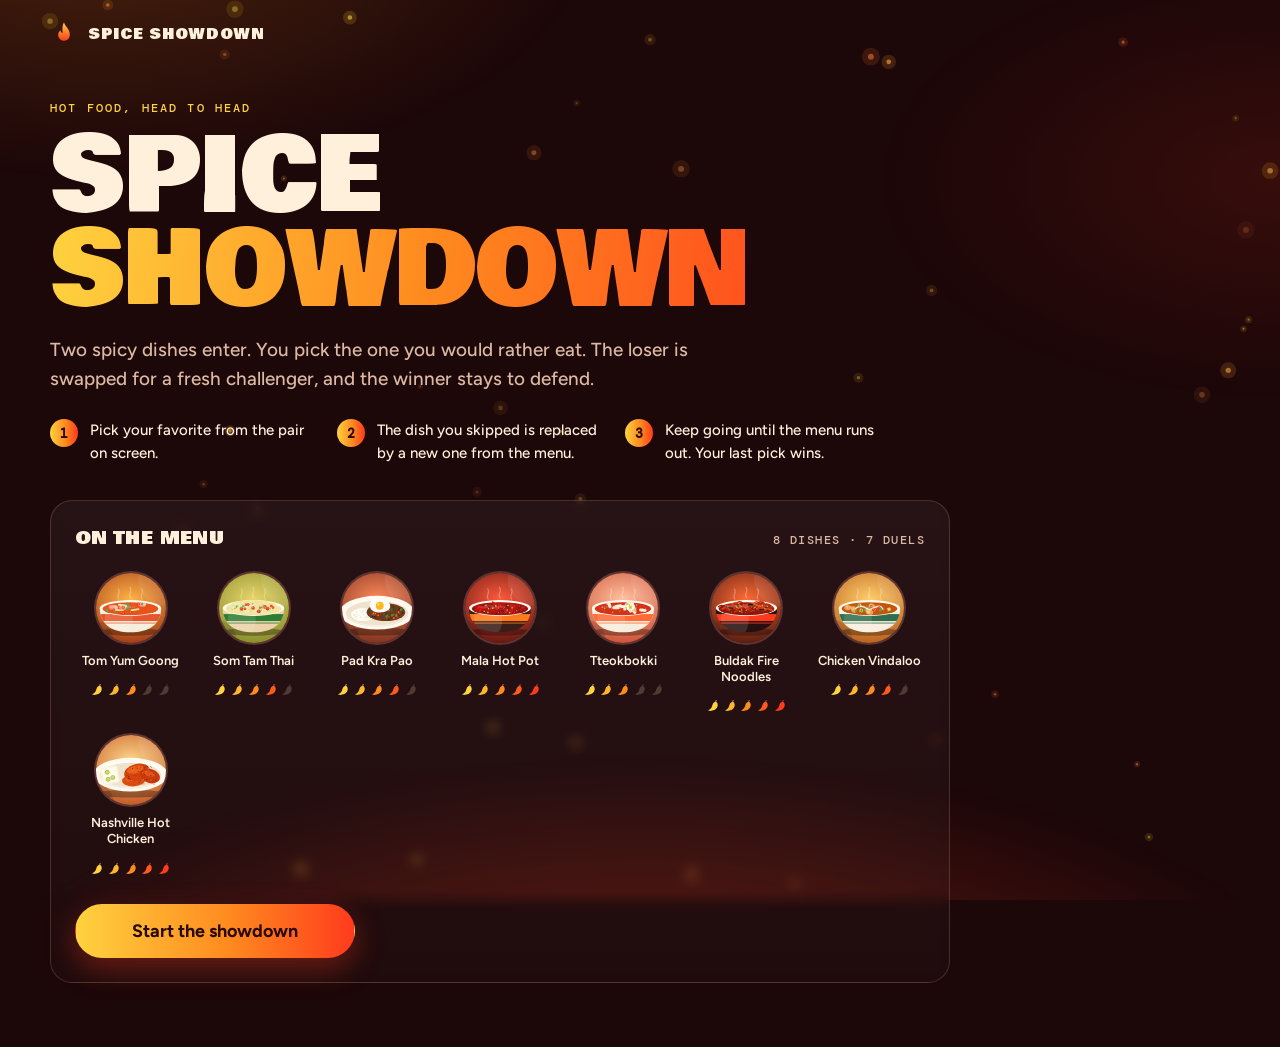
==== index.html @ 85d03f57 "Add files via upload" ====
<!doctype html>
<html lang="en">
<head>
<meta charset="utf-8">
<meta name="viewport" content="width=device-width,initial-scale=1,viewport-fit=cover">
<meta name="theme-color" content="#1c0709">
<title>Spice Showdown</title>
<link rel="icon" href="data:image/svg+xml,%3Csvg xmlns='http://www.w3.org/2000/svg' viewBox='0 0 24 24'%3E%3Cpath fill='%23ff5a1d' d='M12 2c.8 3.6 5 5.6 5 10.6A5 5 0 0 1 7 13c0-1.9.9-3.3 2-4.3.2 1.5.9 2.3 1.9 2.4C10.5 8 10.4 4.8 12 2z'/%3E%3C/svg%3E">
<link rel="preconnect" href="https://fonts.googleapis.com">
<link rel="preconnect" href="https://fonts.gstatic.com" crossorigin>
<link rel="stylesheet" href="https://fonts.googleapis.com/css2?family=Bowlby+One&family=DM+Mono:wght@400;500&family=Figtree:wght@400;500;600;700&display=swap">
<link rel="stylesheet" href="css/base.css">
<link rel="stylesheet" href="css/player.css">
</head>
<body class="player">
<div class="glow" aria-hidden="true"></div>
<canvas id="amb" aria-hidden="true"></canvas>

<div class="app">
  <header class="brand-bar">
    <svg class="logo" viewBox="0 0 24 24" aria-hidden="true"><defs><linearGradient id="lf" x1="0" y1="1" x2="0" y2="0"><stop offset="0" stop-color="#ff3b1d"/><stop offset="1" stop-color="#ffd23f"/></linearGradient></defs><path fill="url(#lf)" d="M12 2c.8 3.6 5 5.6 5 10.6A5 5 0 0 1 7 13c0-1.9.9-3.3 2-4.3.2 1.5.9 2.3 1.9 2.4C10.5 8 10.4 4.8 12 2z"/></svg>
    <span class="brand-name" id="brandName">Spice Showdown</span>
    <span class="pill warn" id="draftPill" hidden>Draft preview</span>
  </header>

  <main>
    <!-- START -->
    <section id="scene-start" class="scene">
      <div class="hero">
        <p class="kicker">Hot food, head to head</p>
        <h1 id="title">Spice <span class="hot">Showdown</span></h1>
        <p class="lede" id="tagline"></p>
        <ol class="steps">
          <li>Pick your favorite from the pair on screen.</li>
          <li>The dish you skipped is replaced by a new one from the menu.</li>
          <li>Keep going until the menu runs out. Your last pick wins.</li>
        </ol>
      </div>

      <section class="panel start-panel" aria-labelledby="shelfTitle">
        <div class="panel-head">
          <h2 id="shelfTitle">On the menu</h2>
          <span class="count" id="menuCount"></span>
        </div>
        <ul class="shelf" id="shelf"></ul>
        <div class="start-row">
          <button class="btn primary big" id="startBtn" type="button" disabled>Start the showdown</button>
          <p class="msg" id="startMsg" role="status">Loading the menu...</p>
        </div>
      </section>
    </section>

    <!-- DUEL -->
    <section id="scene-duel" class="scene" hidden>
      <div class="duel-top">
        <button class="btn sm" id="quit" type="button">&larr; Quit</button>
        <div class="therm">
          <div class="therm-meta"><span id="roundLabel">Round 1</span><span id="queueLabel"></span></div>
          <div class="tube-row"><span class="bulb"></span><div class="tube"><div class="mercury" id="mercury"></div></div></div>
        </div>
      </div>

      <div class="arena" id="arena">
        <div class="slot">
          <button class="duel-card" id="cardL" type="button">
            <span class="pic"><span class="role"></span><img alt="" draggable="false"></span>
            <span class="info"><span class="name"></span><span class="row"><span class="heat-slot"></span><kbd>&larr;</kbd></span></span>
          </button>
        </div>
        <div class="vs" aria-hidden="true">VS</div>
        <div class="slot r">
          <button class="duel-card" id="cardR" type="button">
            <span class="pic"><span class="role"></span><img alt="" draggable="false"></span>
            <span class="info"><span class="name"></span><span class="row"><span class="heat-slot"></span><kbd>&rarr;</kbd></span></span>
          </button>
        </div>
      </div>
      <p class="hint">Click a dish, or press the left and right arrow keys.</p>
      <div class="queue" id="queue" aria-hidden="true"></div>
    </section>

    <!-- RESULT -->
    <section id="scene-result" class="scene" hidden>
      <div class="verdict">
        <p class="kicker">Your final pick</p>
        <div class="champ-wrap">
          <svg class="crown" viewBox="0 0 32 24" aria-hidden="true"><defs><linearGradient id="cg" x1="0" y1="0" x2="0" y2="1"><stop offset="0" stop-color="#ffe27a"/><stop offset="1" stop-color="#ff8a1f"/></linearGradient></defs><path d="M2 20 5 6l7 6 4-9 4 9 7-6 3 14z" fill="url(#cg)"/><rect x="2" y="20" width="28" height="3" rx="1.5" fill="#ff8a1f"/></svg>
          <div class="ring"></div>
          <img class="champ-img" id="champImg" alt="">
        </div>
        <h2 class="champ-name" id="champName" tabindex="-1"></h2>
        <div id="champHeat"></div>
        <p class="champ-line" id="champLine"></p>
      </div>

      <section class="panel stats" aria-labelledby="statsTitle">
        <div class="stats-head">
          <div>
            <h3 id="statsTitle">Most picked</h3>
            <p class="top-line" id="topLine"></p>
          </div>
          <div class="seg" id="seg">
            <button type="button" id="tabGame" aria-selected="true">This game</button>
            <button type="button" id="tabAll" aria-selected="false">This device</button>
          </div>
        </div>
        <ol class="bars" id="bars"></ol>
        <div class="stats-foot">
          <p class="note" id="statsNote"></p>
          <button class="link" id="resetDevice" type="button" hidden>Reset device stats</button>
        </div>
        <details class="log">
          <summary>Round by round</summary>
          <ol id="log"></ol>
        </details>
      </section>

      <div class="actions">
        <button class="btn primary" id="again" type="button">Play again</button>
        <button class="btn" id="home" type="button">Back to start</button>
      </div>
    </section>
  </main>
</div>

<canvas id="fx" aria-hidden="true"></canvas>
<div class="toast" id="toast" role="status" aria-live="polite"></div>

<script src="js/common.js"></script>
<script src="js/effects.js"></script>
<script src="js/player.js"></script>
</body>
</html>
---- css/base.css ----
/* Spice Showdown: shared styles for the player (index.html) and the admin (admin.html).
   One dark look on purpose: a chili-oil red room with a heat gradient (gold, flame, chili)
   used for progress, bars and focus. */
:root{
  color-scheme:dark;
  --ink:#1c0709;
  --ink-2:#2a0d10;
  --ink-3:#3b1417;
  --cream:#fff0dc;
  --cream-dim:#dcb9a2;
  --chili:#ff3b1d;
  --flame:#ff8a1f;
  --gold:#ffd23f;
  --ok:#6fd58a;
  --line:rgba(255,206,160,.18);
  --heat:linear-gradient(90deg,#ffd23f,#ff8a1f 55%,#ff3b1d);
  --f-display:'Bowlby One','Arial Black',Impact,sans-serif;
  --f-body:'Figtree',system-ui,-apple-system,'Segoe UI',sans-serif;
  --f-mono:'DM Mono',ui-monospace,SFMono-Regular,Menlo,monospace;
}
[hidden]{display:none!important}
*,*::before,*::after{box-sizing:border-box}
html{-webkit-text-size-adjust:100%;background:var(--ink)}
body{
  margin:0;
  padding-inline:clamp(16px,4vw,40px);
  padding-block:14px calc(64px + env(safe-area-inset-bottom,0px));
  background:var(--ink);
  color:var(--cream);
  font:500 16px/1.5 var(--f-body);
  min-height:100vh;
  overflow-x:hidden;
  position:relative;
}
button,input,textarea{font:inherit;color:inherit}
img{display:block;max-width:100%}
a{color:inherit}
.glow{
  position:fixed;inset:0;z-index:0;pointer-events:none;
  background:
    radial-gradient(90% 55% at 50% 118%,rgba(255,59,29,.38),transparent 62%),
    radial-gradient(55% 40% at 8% -8%,rgba(255,138,31,.2),transparent 70%),
    radial-gradient(45% 35% at 100% 20%,rgba(255,59,29,.12),transparent 70%);
}
#amb,#fx{position:fixed;inset:0;width:100%;height:100%;pointer-events:none}
#amb{z-index:0}
#fx{z-index:60}
.app{position:relative;z-index:1;max-width:1180px;margin-inline:auto}
.sr-only{position:absolute;width:1px;height:1px;overflow:hidden;clip:rect(0 0 0 0);white-space:nowrap}

/* brand bar */
.brand-bar{display:flex;align-items:center;gap:10px;padding-block:6px;flex-wrap:wrap}
.logo{width:28px;height:28px;flex:none}
.brand-name{font-family:var(--f-display);font-weight:400;font-size:15px;letter-spacing:.06em;text-transform:uppercase}
.spacer{flex:1}
.pill{font:600 10px var(--f-mono);letter-spacing:.14em;text-transform:uppercase;padding:4px 10px;border-radius:99px;background:rgba(255,210,63,.16);color:var(--gold);border:1px solid rgba(255,210,63,.35)}
.pill.warn{background:rgba(255,59,29,.18);color:#ffb5a6;border-color:rgba(255,59,29,.5)}

/* scenes */
.scene.enter{animation:rise .55s cubic-bezier(.2,.8,.2,1) both}
@keyframes rise{from{opacity:0;transform:translateY(14px)}}

/* type */
.kicker{font:500 12px var(--f-mono);letter-spacing:.18em;text-transform:uppercase;color:var(--gold);margin:0 0 14px}
h1{font-family:var(--f-display);font-weight:400;font-size:clamp(2.6rem,9.5vw,6.4rem);line-height:.92;margin:0;text-transform:uppercase;letter-spacing:-.01em;text-wrap:balance}
.lede{max-width:56ch;color:var(--cream-dim);font-size:clamp(1rem,2.2vw,1.18rem);margin:18px 0 0}
.steps{list-style:none;display:grid;grid-template-columns:repeat(auto-fit,minmax(210px,1fr));gap:14px 22px;padding:0;margin:26px 0 0;counter-reset:s}
.steps li{display:flex;gap:12px;align-items:flex-start;counter-increment:s;color:var(--cream);font-size:15px}
.steps li::before{content:counter(s);flex:none;width:28px;height:28px;border-radius:50%;display:grid;place-items:center;background:var(--heat);color:#2a0a05;font:600 13px var(--f-mono)}
.steps.col{grid-template-columns:minmax(0,1fr);margin-top:16px}

/* panels, buttons, fields */
.panel{background:linear-gradient(180deg,rgba(255,255,255,.05),rgba(255,255,255,.02));border:1px solid var(--line);border-radius:22px;padding:clamp(16px,2.4vw,24px);backdrop-filter:blur(6px)}
.panel h2,.panel h3{font-family:var(--f-display);font-weight:400;text-transform:uppercase;letter-spacing:.02em;font-size:1.15rem;margin:0}
.panel-head{display:flex;justify-content:space-between;align-items:baseline;gap:12px}
.count{font:500 12px var(--f-mono);letter-spacing:.12em;text-transform:uppercase;color:var(--cream-dim)}
.btn{display:inline-flex;align-items:center;justify-content:center;gap:8px;font:700 15px var(--f-body);min-height:44px;padding:11px 20px;border-radius:99px;border:1px solid var(--line);background:rgba(255,255,255,.07);color:var(--cream);cursor:pointer;text-decoration:none;transition:transform .2s,background .2s,box-shadow .2s}
.btn:hover{transform:translateY(-2px);background:rgba(255,255,255,.12)}
.btn.primary{background:var(--heat);color:#2a0a05;border-color:transparent;box-shadow:0 10px 30px rgba(255,59,29,.35)}
.btn.primary:hover{box-shadow:0 14px 38px rgba(255,59,29,.55);background:var(--heat)}
.btn.big{font-size:18px;min-height:54px}
.btn.block{width:100%}
.btn:disabled{opacity:.45;cursor:not-allowed;transform:none;box-shadow:none}
.btn.sm{min-height:40px;padding:8px 16px;font-size:14px}
.btn.armed{background:rgba(255,59,29,.25);border-color:var(--chili)}
:is(button,a,label[tabindex],summary,input,textarea):focus-visible{outline:3px solid var(--gold);outline-offset:3px}
.field{display:grid;gap:8px;margin:0 0 16px;border:0;padding:0;min-width:0}
.field>span,.field>legend{font:500 12px var(--f-mono);letter-spacing:.14em;text-transform:uppercase;color:var(--cream-dim);padding:0}
.input{width:100%;padding:12px 14px;border-radius:14px;border:1px solid var(--line);background:rgba(0,0,0,.28);color:var(--cream);min-height:46px}
textarea.input{min-height:92px;resize:vertical;line-height:1.45}
.input::placeholder{color:rgba(220,185,162,.55)}
.msg{min-height:1.4em;margin:8px 0 0;font-size:14px;color:var(--gold)}
.note{font-size:13px;color:var(--cream-dim);margin:12px 0 0}
.check{display:flex;gap:10px;align-items:center;margin:0 0 16px;font-size:15px;cursor:pointer}
.check input{width:20px;height:20px;accent-color:var(--flame)}
.link{border:0;background:none;color:var(--cream-dim);text-decoration:underline;cursor:pointer;padding:6px 0;min-height:36px;font-size:13px}
.link.armed{color:var(--gold)}

/* heat meter (chili icons) */
.heat{display:inline-flex;gap:3px;font-size:16px;vertical-align:middle}
.heat.lg{font-size:28px;gap:6px}
.heat .c{display:block;color:rgba(255,224,200,.2);font-style:normal;line-height:0}
.heat .c svg{width:1.15em;height:1.15em;display:block}
.heat .c.on:nth-child(1){color:#ffd23f}
.heat .c.on:nth-child(2){color:#ffb52e}
.heat .c.on:nth-child(3){color:#ff8a1f}
.heat .c.on:nth-child(4){color:#ff5a1d}
.heat .c.on:nth-child(5){color:#ff3b1d}
.heat-pick{display:flex;gap:8px;align-items:center;flex-wrap:wrap}
.hp{width:44px;height:44px;border-radius:12px;border:1px solid var(--line);background:rgba(0,0,0,.22);color:rgba(255,224,200,.25);display:grid;place-items:center;cursor:pointer;padding:0;transition:transform .15s,color .15s,border-color .15s}
.hp svg{width:22px;height:22px}
.hp:hover{transform:translateY(-2px)}
.hp.on{color:var(--flame);border-color:rgba(255,138,31,.55)}
.hp.on:nth-child(1){color:#ffd23f}
.hp.on:nth-child(2){color:#ffb52e}
.hp.on:nth-child(4){color:#ff5a1d}
.hp.on:nth-child(5){color:#ff3b1d}
.heat-word{font:500 13px var(--f-mono);letter-spacing:.08em;text-transform:uppercase;color:var(--cream);margin-left:6px}

/* photo drop zone */
.drop{position:relative;display:grid;place-items:center;text-align:center;min-height:128px;padding:14px;border:1.5px dashed rgba(255,206,160,.38);border-radius:16px;cursor:pointer;overflow:hidden;color:var(--cream-dim);font-size:14px;transition:border-color .2s,background .2s}
.drop:hover,.drop.over{border-color:var(--flame);background:rgba(255,138,31,.08)}
.drop img{position:absolute;inset:0;width:100%;height:100%;object-fit:cover}
.drop span{position:relative;z-index:1}
.drop.has span{background:rgba(28,7,9,.75);padding:6px 12px;border-radius:99px;color:var(--cream)}

/* stats chart */
.stats-head{display:flex;justify-content:space-between;align-items:flex-start;gap:14px;flex-wrap:wrap}
.top-line{margin:6px 0 0;color:var(--cream-dim);font-size:15px}
.seg{display:inline-flex;padding:4px;border-radius:99px;background:rgba(0,0,0,.3);border:1px solid var(--line);gap:4px}
.seg button{border:0;background:transparent;border-radius:99px;padding:8px 16px;min-height:38px;font:700 13px var(--f-body);color:var(--cream-dim);cursor:pointer;transition:background .2s,color .2s}
.seg button[aria-selected="true"]{background:var(--heat);color:#2a0a05}
.bars{list-style:none;margin:22px 0 0;padding:0;display:grid;gap:16px}
.bars li{display:grid;grid-template-columns:44px minmax(0,1fr);gap:14px;align-items:center}
.bars img{width:44px;height:44px;border-radius:12px;object-fit:cover}
.bar-top{display:flex;justify-content:space-between;align-items:baseline;gap:10px;margin-bottom:6px}
.bar-name{font-weight:700;min-width:0;overflow:hidden;text-overflow:ellipsis;white-space:nowrap}
.bar-val{font:500 13px var(--f-mono);font-variant-numeric:tabular-nums;color:var(--cream-dim);white-space:nowrap}
.bar-val b{color:var(--cream);font-weight:500}
.badge{font:600 10px var(--f-mono);letter-spacing:.12em;text-transform:uppercase;padding:3px 8px;border-radius:99px;background:rgba(255,210,63,.16);color:var(--gold);margin-left:8px;vertical-align:middle}
.track{height:12px;border-radius:99px;background:rgba(255,255,255,.07);overflow:hidden}
.fill{height:100%;border-radius:inherit;background:var(--heat);animation:grow .9s cubic-bezier(.2,.8,.2,1) both}
.top .fill{box-shadow:0 0 18px rgba(255,138,31,.7)}
@keyframes grow{from{width:0!important}}
.stats-foot{display:flex;justify-content:space-between;gap:12px;align-items:center;flex-wrap:wrap;margin-top:14px}
.stats-foot .note{margin:0}
.empty{color:var(--cream-dim);padding:22px 8px;text-align:center}

.toast{position:fixed;left:50%;bottom:calc(20px + env(safe-area-inset-bottom,0px));transform:translate(-50%,20px);max-width:min(92vw,480px);padding:12px 18px;border-radius:14px;background:var(--ink-3);border:1px solid var(--line);color:var(--cream);font-size:14px;opacity:0;pointer-events:none;transition:opacity .3s,transform .3s;z-index:80}
.toast.show{opacity:1;transform:translate(-50%,0)}

@media (prefers-reduced-motion:reduce){
  *,*::before,*::after{animation:none!important;transition:none!important}
}
---- css/player.css ----
/* Player styles: start screen, duel, verdict. The duel is the loud part. */

/* start screen */
.hero{padding-block:clamp(18px,5vw,46px) 6px;max-width:840px}
h1 .hot{display:block;background:linear-gradient(95deg,#ffd23f,#ff8a1f 45%,#ff3b1d);-webkit-background-clip:text;background-clip:text;color:transparent;-webkit-text-fill-color:transparent}
.start-panel{margin-top:30px;max-width:900px}
.shelf{list-style:none;margin:18px 0 0;padding:0;display:grid;grid-template-columns:repeat(auto-fill,minmax(98px,1fr));gap:16px 12px}
.shelf li{display:grid;gap:8px;justify-items:center;align-content:start;text-align:center;animation:rise .4s both}
.shelf img{width:74px;height:74px;border-radius:50%;object-fit:cover;border:2px solid var(--line);background:var(--ink-3)}
.shelf span.n{font-size:13px;line-height:1.25;font-weight:600;overflow-wrap:anywhere}
.shelf .heat{font-size:12px}
.start-row{display:flex;gap:18px;align-items:center;flex-wrap:wrap;margin-top:24px}
.start-row .btn.big{min-width:min(100%,280px)}
.start-row .msg{margin:0;flex:1;min-width:200px}

/* duel scene */
.duel-top{display:flex;align-items:center;gap:16px;padding-block:14px 4px}
.therm{flex:1;min-width:0;max-width:600px;display:grid;gap:6px}
.therm-meta{display:flex;justify-content:space-between;gap:12px;font:500 12px var(--f-mono);letter-spacing:.12em;text-transform:uppercase;color:var(--cream-dim)}
.tube-row{display:flex;align-items:center}
.bulb{flex:none;width:26px;height:26px;border-radius:50%;background:radial-gradient(circle at 35% 30%,#ffb35a,#ff3b1d 65%,#8d1208);box-shadow:0 0 18px rgba(255,59,29,.7);position:relative;z-index:1}
.tube{flex:1;height:14px;margin-left:-6px;border-radius:0 99px 99px 0;background:rgba(255,255,255,.08);border:1px solid var(--line);overflow:hidden;position:relative}
.mercury{position:absolute;inset:0;background:var(--heat);clip-path:inset(0 100% 0 0);transition:clip-path .9s cubic-bezier(.2,.8,.2,1)}
.arena{display:grid;grid-template-columns:1fr auto 1fr;gap:clamp(10px,2.5vw,28px);align-items:center;margin-top:22px}
.arena.locked .duel-card{pointer-events:none}
.slot{animation:bob 5.5s ease-in-out infinite}
.slot.r{animation-delay:-2.7s}
@keyframes bob{0%,100%{transform:translateY(0)}50%{transform:translateY(-8px)}}
.duel-card{appearance:none;display:flex;flex-direction:column;width:100%;padding:0;margin:0;text-align:left;cursor:pointer;position:relative;overflow:hidden;border-radius:26px;border:1px solid var(--line);background:linear-gradient(180deg,var(--ink-3),var(--ink-2));box-shadow:0 18px 50px rgba(0,0,0,.4);transition:transform .25s,box-shadow .25s,border-color .25s}
.duel-card:hover{transform:translateY(-6px) scale(1.015);border-color:var(--flame);box-shadow:0 0 0 1px rgba(255,138,31,.5),0 0 46px rgba(255,138,31,.38),0 22px 54px rgba(0,0,0,.45)}
.duel-card:active{transform:scale(.99)}
.duel-card .pic{display:block;position:relative;aspect-ratio:4/3;overflow:hidden;background:#000}
.duel-card .pic::after{content:"";position:absolute;inset:auto 0 0 0;height:40%;background:linear-gradient(0deg,rgba(28,7,9,.7),transparent);pointer-events:none}
.duel-card img{width:100%;height:100%;object-fit:cover;transition:transform .7s}
.duel-card:hover img{transform:scale(1.07)}
.role{position:absolute;z-index:2;top:12px;left:12px;font:500 11px var(--f-mono);letter-spacing:.14em;text-transform:uppercase;padding:6px 11px;border-radius:99px;background:rgba(28,7,9,.74);border:1px solid var(--line);backdrop-filter:blur(6px)}
.duel-card .info{display:grid;gap:10px;padding:16px 18px 18px}
.duel-card .name{font-family:var(--f-display);font-size:clamp(1.2rem,2.6vw,1.9rem);line-height:1.05;text-transform:uppercase;text-wrap:balance;overflow-wrap:anywhere}
.duel-card .row{display:flex;justify-content:space-between;align-items:center;gap:10px}
kbd{font:500 12px var(--f-mono);padding:3px 10px;border-radius:8px;border:1px solid var(--line);color:var(--cream-dim);background:rgba(0,0,0,.25)}
.vs{width:clamp(56px,8vw,92px);aspect-ratio:1;border-radius:50%;display:grid;place-items:center;font-family:var(--f-display);font-size:clamp(1.1rem,2.6vw,1.9rem);text-shadow:0 2px 0 rgba(0,0,0,.3);background:radial-gradient(circle at 30% 25%,#ffb35a,#ff3b1d 60%,#8d1208);box-shadow:0 0 0 6px rgba(255,59,29,.18),0 0 40px rgba(255,59,29,.55);animation:throb 1.8s ease-in-out infinite;position:relative;z-index:2}
@keyframes throb{0%,100%{transform:scale(1)}50%{transform:scale(1.08)}}
.duel-card.win{border-color:var(--gold);box-shadow:0 0 0 2px rgba(255,210,63,.6),0 0 70px rgba(255,138,31,.7),0 24px 60px rgba(0,0,0,.45);animation:winPop .6s ease-out}
@keyframes winPop{0%{transform:scale(1)}35%{transform:scale(1.07)}100%{transform:scale(1)}}
.duel-card.lose{animation:loseOut .85s ease-in forwards;pointer-events:none}
@keyframes loseOut{
  0%{transform:none;opacity:1}
  15%{transform:translateX(-10px) rotate(-1.5deg)}
  30%{transform:translateX(10px) rotate(1.5deg)}
  45%{transform:translateX(-6px)}
  60%{transform:none;opacity:1}
  100%{transform:translateY(70px) rotate(6deg) scale(.86);opacity:0;filter:grayscale(1)}
}
.duel-card.enterL{animation:enterL .6s cubic-bezier(.2,.9,.3,1.15) both}
.duel-card.enterR{animation:enterR .6s cubic-bezier(.2,.9,.3,1.15) both}
@keyframes enterL{from{transform:translateX(-90px) rotate(-6deg) scale(.9);opacity:0}}
@keyframes enterR{from{transform:translateX(90px) rotate(6deg) scale(.9);opacity:0}}
.hint{text-align:center;color:var(--cream-dim);font-size:14px;margin:26px 0 0}
.queue{display:flex;justify-content:center;gap:8px;flex-wrap:wrap;margin-top:14px;min-height:30px}
.chip{display:grid;place-items:center;width:30px;height:30px;border-radius:50%;background:rgba(255,255,255,.07);border:1px solid var(--line);color:rgba(255,138,31,.7);font-style:normal;animation:rise .4s both}
.chip svg{width:16px;height:16px}

/* verdict scene */
.verdict{text-align:center;padding-block:clamp(10px,3vw,30px) 4px}
.champ-wrap{position:relative;width:min(260px,62vw);aspect-ratio:1;margin:34px auto 22px}
.ring{position:absolute;inset:-14px;border-radius:50%;background:conic-gradient(from 0deg,#ffd23f,#ff8a1f,#ff3b1d,#ffd23f);animation:spin 6s linear infinite;box-shadow:0 0 90px rgba(255,138,31,.55)}
@keyframes spin{to{transform:rotate(360deg)}}
.champ-img{position:relative;width:100%;height:100%;border-radius:50%;object-fit:cover;border:8px solid var(--ink)}
.crown{position:absolute;z-index:2;top:-48px;left:50%;width:70px;transform:translateX(-50%) rotate(-8deg);filter:drop-shadow(0 4px 12px rgba(255,210,63,.55));animation:crown 2.4s ease-in-out infinite}
@keyframes crown{0%,100%{transform:translateX(-50%) rotate(-8deg)}50%{transform:translateX(-50%) rotate(-3deg) translateY(-5px)}}
.champ-name{font-family:var(--f-display);font-weight:400;font-size:clamp(2rem,7vw,4.2rem);line-height:1;margin:14px 0 12px;text-transform:uppercase;text-wrap:balance;overflow-wrap:anywhere;background:linear-gradient(95deg,#ffd23f,#ff8a1f 50%,#ff3b1d);-webkit-background-clip:text;background-clip:text;color:transparent;-webkit-text-fill-color:transparent;outline:none}
.champ-line{color:var(--cream-dim);margin:12px 0 0}
.stats{margin-top:28px}
.log{margin-top:18px;border-top:1px solid var(--line);padding-top:14px}
.log summary{cursor:pointer;font:500 12px var(--f-mono);letter-spacing:.14em;text-transform:uppercase;color:var(--cream-dim);min-height:36px;display:flex;align-items:center}
.log ol{list-style:none;margin:12px 0 0;padding:0;display:grid;gap:8px}
.log li{display:grid;grid-template-columns:28px minmax(0,1fr);gap:12px;align-items:center;font-size:15px}
.rn{width:28px;height:28px;border-radius:50%;display:grid;place-items:center;background:rgba(255,255,255,.08);font:500 12px var(--f-mono)}
.log li span.lg{overflow-wrap:anywhere}
.log li em{font-style:normal;color:var(--cream-dim)}
.actions{display:flex;gap:12px;justify-content:center;flex-wrap:wrap;margin-top:28px}

@media (max-width:720px){
  .arena{grid-template-columns:minmax(0,1fr);gap:4px}
  .vs{justify-self:center;margin-block:-12px}
  .slot{animation-duration:6.5s}
  @keyframes bob{0%,100%{transform:translateY(0)}50%{transform:translateY(-4px)}}
  .duel-card{flex-direction:row;align-items:stretch;border-radius:22px}
  .duel-card .pic{aspect-ratio:auto;width:42%;min-height:136px;flex:none}
  .duel-card .info{flex:1;min-width:0;align-content:center;padding:12px 14px}
  .duel-card .name{font-size:1.15rem}
  .role{top:8px;left:8px;font-size:10px;padding:5px 9px}
  kbd{display:none}
  .hint{margin-top:18px}
  .crown{width:58px;top:-40px}
}
@media (hover:none){kbd{display:none}}
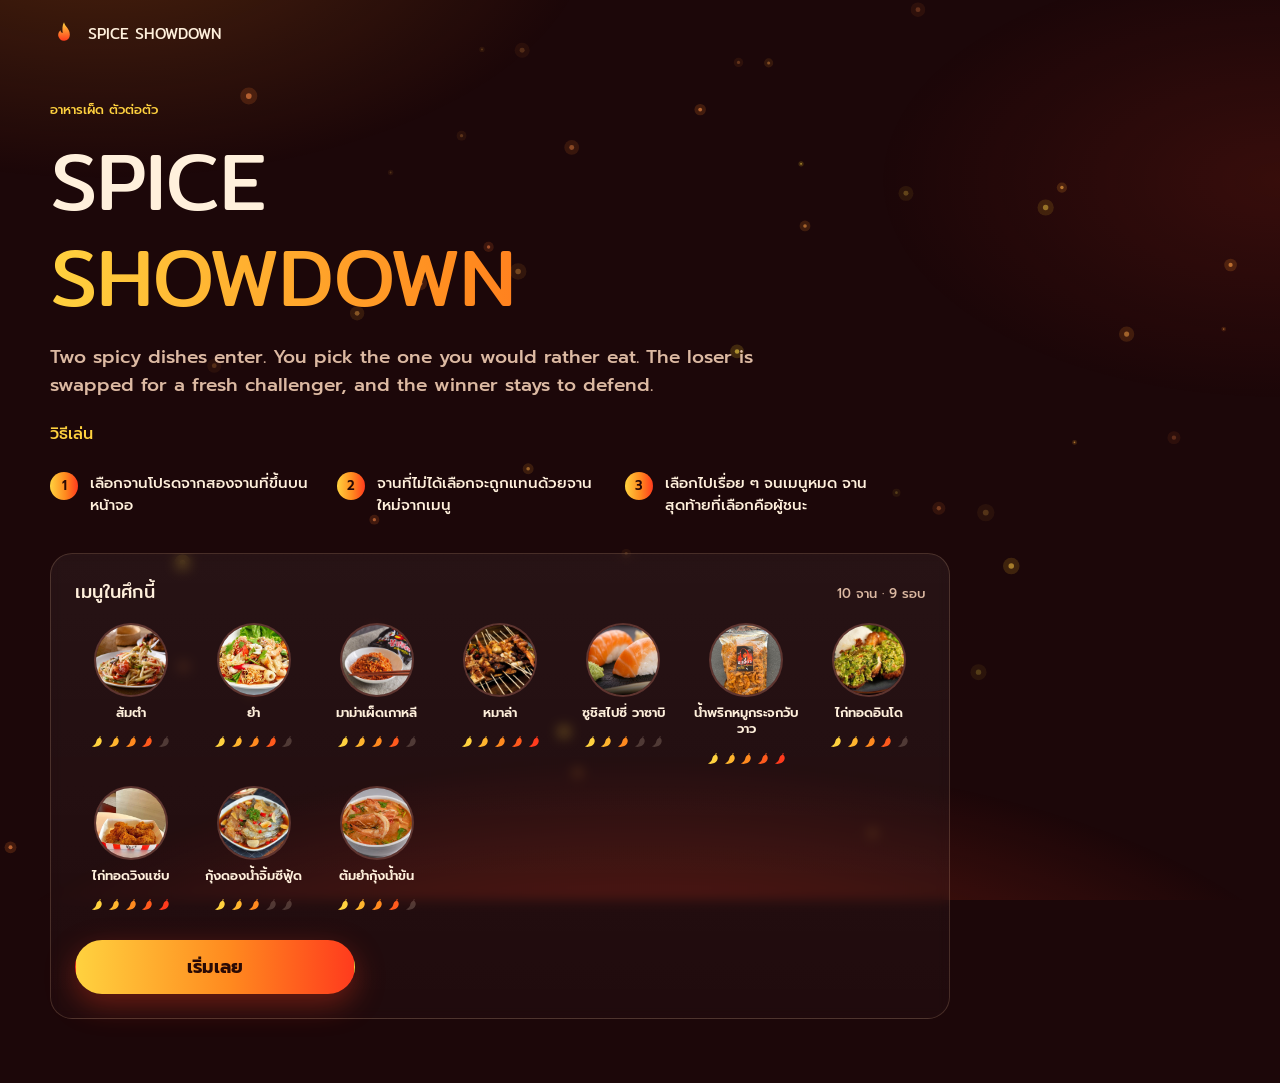
==== commit 07cf1e97: "Add files via upload" ====
--- a/index.html
+++ b/index.html
@@ -1,14 +1,14 @@
 <!doctype html>
-<html lang="en">
+<html lang="th">
 <head>
 <meta charset="utf-8">
 <meta name="viewport" content="width=device-width,initial-scale=1,viewport-fit=cover">
 <meta name="theme-color" content="#1c0709">
-<title>Spice Showdown</title>
+<title>ศึกจานเผ็ด</title>
 <link rel="icon" href="data:image/svg+xml,%3Csvg xmlns='http://www.w3.org/2000/svg' viewBox='0 0 24 24'%3E%3Cpath fill='%23ff5a1d' d='M12 2c.8 3.6 5 5.6 5 10.6A5 5 0 0 1 7 13c0-1.9.9-3.3 2-4.3.2 1.5.9 2.3 1.9 2.4C10.5 8 10.4 4.8 12 2z'/%3E%3C/svg%3E">
 <link rel="preconnect" href="https://fonts.googleapis.com">
 <link rel="preconnect" href="https://fonts.gstatic.com" crossorigin>
-<link rel="stylesheet" href="https://fonts.googleapis.com/css2?family=Bowlby+One&family=DM+Mono:wght@400;500&family=Figtree:wght@400;500;600;700&display=swap">
+<link rel="stylesheet" href="https://fonts.googleapis.com/css2?family=Mitr:wght@400;500&family=Prompt:wght@400;500;600;700&display=swap">
 <link rel="stylesheet" href="css/base.css">
 <link rel="stylesheet" href="css/player.css">
 </head>
@@ -19,33 +19,33 @@
 <div class="app">
   <header class="brand-bar">
     <svg class="logo" viewBox="0 0 24 24" aria-hidden="true"><defs><linearGradient id="lf" x1="0" y1="1" x2="0" y2="0"><stop offset="0" stop-color="#ff3b1d"/><stop offset="1" stop-color="#ffd23f"/></linearGradient></defs><path fill="url(#lf)" d="M12 2c.8 3.6 5 5.6 5 10.6A5 5 0 0 1 7 13c0-1.9.9-3.3 2-4.3.2 1.5.9 2.3 1.9 2.4C10.5 8 10.4 4.8 12 2z"/></svg>
-    <span class="brand-name" id="brandName">Spice Showdown</span>
-    <span class="pill warn" id="draftPill" hidden>Draft preview</span>
+    <span class="brand-name" id="brandName">ศึกจานเผ็ด</span>
+    <span class="pill warn" id="draftPill" hidden>ตัวอย่างฉบับร่าง</span>
   </header>
 
   <main>
     <!-- START -->
     <section id="scene-start" class="scene">
       <div class="hero">
-        <p class="kicker">Hot food, head to head</p>
-        <h1 id="title">Spice <span class="hot">Showdown</span></h1>
+        <p class="kicker">อาหารเผ็ด ตัวต่อตัว</p>
+        <h1 id="title">ศึก<span class="hot">จานเผ็ด</span></h1>
         <p class="lede" id="tagline"></p>
-        <ol class="steps">
-          <li>Pick your favorite from the pair on screen.</li>
-          <li>The dish you skipped is replaced by a new one from the menu.</li>
-          <li>Keep going until the menu runs out. Your last pick wins.</li>
-        </ol>
+        <h2 class="how-title">วิธีเล่น</h2>
+        <ol class="steps" id="howTo"></ol>
       </div>
 
       <section class="panel start-panel" aria-labelledby="shelfTitle">
         <div class="panel-head">
-          <h2 id="shelfTitle">On the menu</h2>
+          <h2 id="shelfTitle">เมนูในศึกนี้</h2>
           <span class="count" id="menuCount"></span>
         </div>
-        <ul class="shelf" id="shelf"></ul>
+        <ul class="shelf" id="shelf" aria-busy="true">
+          <li class="sk" aria-hidden="true"><i></i><b></b></li><li class="sk" aria-hidden="true"><i></i><b></b></li><li class="sk" aria-hidden="true"><i></i><b></b></li><li class="sk" aria-hidden="true"><i></i><b></b></li><li class="sk" aria-hidden="true"><i></i><b></b></li><li class="sk" aria-hidden="true"><i></i><b></b></li>
+        </ul>
+        <p class="games-line" id="gamesLine" hidden><span class="live-dot" aria-hidden="true"></span><span id="gamesText"></span></p>
         <div class="start-row">
-          <button class="btn primary big" id="startBtn" type="button" disabled>Start the showdown</button>
-          <p class="msg" id="startMsg" role="status">Loading the menu...</p>
+          <button class="btn primary big" id="startBtn" type="button" disabled>เริ่มเลย</button>
+          <p class="msg" id="startMsg" role="status">กำลังโหลดเมนู...</p>
         </div>
       </section>
     </section>
@@ -53,9 +53,9 @@
     <!-- DUEL -->
     <section id="scene-duel" class="scene" hidden>
       <div class="duel-top">
-        <button class="btn sm" id="quit" type="button">&larr; Quit</button>
+        <button class="btn sm" id="quit" type="button">&larr; ออก</button>
         <div class="therm">
-          <div class="therm-meta"><span id="roundLabel">Round 1</span><span id="queueLabel"></span></div>
+          <div class="therm-meta"><span id="roundLabel">รอบที่ 1</span><span id="queueLabel"></span></div>
           <div class="tube-row"><span class="bulb"></span><div class="tube"><div class="mercury" id="mercury"></div></div></div>
         </div>
       </div>
@@ -75,14 +75,14 @@
           </button>
         </div>
       </div>
-      <p class="hint">Click a dish, or press the left and right arrow keys.</p>
+      <p class="hint">แตะที่จานที่ชอบ หรือกดลูกศรซ้าย/ขวาบนคีย์บอร์ด</p>
       <div class="queue" id="queue" aria-hidden="true"></div>
     </section>
 
     <!-- RESULT -->
     <section id="scene-result" class="scene" hidden>
       <div class="verdict">
-        <p class="kicker">Your final pick</p>
+        <p class="kicker">จานที่คุณเลือกเป็นอันดับหนึ่ง</p>
         <div class="champ-wrap">
           <svg class="crown" viewBox="0 0 32 24" aria-hidden="true"><defs><linearGradient id="cg" x1="0" y1="0" x2="0" y2="1"><stop offset="0" stop-color="#ffe27a"/><stop offset="1" stop-color="#ff8a1f"/></linearGradient></defs><path d="M2 20 5 6l7 6 4-9 4 9 7-6 3 14z" fill="url(#cg)"/><rect x="2" y="20" width="28" height="3" rx="1.5" fill="#ff8a1f"/></svg>
           <div class="ring"></div>
@@ -91,33 +91,38 @@
         <h2 class="champ-name" id="champName" tabindex="-1"></h2>
         <div id="champHeat"></div>
         <p class="champ-line" id="champLine"></p>
-      </div>
+        <p class="save-state" id="saveState" role="status" hidden></p>
+              </div>
 
       <section class="panel stats" aria-labelledby="statsTitle">
         <div class="stats-head">
           <div>
-            <h3 id="statsTitle">Most picked</h3>
+            <h3 id="statsTitle">จานที่ถูกเลือกมากสุด</h3>
             <p class="top-line" id="topLine"></p>
           </div>
           <div class="seg" id="seg">
-            <button type="button" id="tabGame" aria-selected="true">This game</button>
-            <button type="button" id="tabAll" aria-selected="false">This device</button>
+            <button type="button" id="tabGame" aria-selected="true">เกมนี้</button>
+            <button type="button" id="tabAll" aria-selected="false">เครื่องนี้</button>
           </div>
+        </div>
+        <div class="state" id="statsState" role="status" hidden>
+          <span id="statsStateText"></span>
+          <button class="btn sm" id="statsRetry" type="button" hidden>ลองอีกครั้ง</button>
         </div>
         <ol class="bars" id="bars"></ol>
         <div class="stats-foot">
           <p class="note" id="statsNote"></p>
-          <button class="link" id="resetDevice" type="button" hidden>Reset device stats</button>
+          <button class="link" id="resetDevice" type="button" hidden>ล้างสถิติในเครื่องนี้</button>
         </div>
         <details class="log">
-          <summary>Round by round</summary>
+          <summary>ดูทีละรอบ</summary>
           <ol id="log"></ol>
         </details>
       </section>
 
       <div class="actions">
-        <button class="btn primary" id="again" type="button">Play again</button>
-        <button class="btn" id="home" type="button">Back to start</button>
+        <button class="btn primary" id="again" type="button">เล่นอีกรอบ</button>
+        <button class="btn" id="home" type="button">กลับหน้าแรก</button>
       </div>
     </section>
   </main>
@@ -126,7 +131,9 @@
 <canvas id="fx" aria-hidden="true"></canvas>
 <div class="toast" id="toast" role="status" aria-live="polite"></div>
 
+<script src="config.js"></script>
 <script src="js/common.js"></script>
+<script src="js/stats.js"></script>
 <script src="js/effects.js"></script>
 <script src="js/player.js"></script>
 </body>
--- a/css/base.css
+++ b/css/base.css
@@ -14,9 +14,9 @@
   --ok:#6fd58a;
   --line:rgba(255,206,160,.18);
   --heat:linear-gradient(90deg,#ffd23f,#ff8a1f 55%,#ff3b1d);
-  --f-display:'Bowlby One','Arial Black',Impact,sans-serif;
-  --f-body:'Figtree',system-ui,-apple-system,'Segoe UI',sans-serif;
-  --f-mono:'DM Mono',ui-monospace,SFMono-Regular,Menlo,monospace;
+  --f-display:'Mitr','Bowlby One',system-ui,sans-serif;
+  --f-body:'Prompt','Figtree',system-ui,-apple-system,'Segoe UI','Noto Sans Thai',sans-serif;
+  --f-mono:'Prompt','Noto Sans Thai',system-ui,sans-serif;
 }
 [hidden]{display:none!important}
 *,*::before,*::after{box-sizing:border-box}
@@ -51,9 +51,9 @@
 /* brand bar */
 .brand-bar{display:flex;align-items:center;gap:10px;padding-block:6px;flex-wrap:wrap}
 .logo{width:28px;height:28px;flex:none}
-.brand-name{font-family:var(--f-display);font-weight:400;font-size:15px;letter-spacing:.06em;text-transform:uppercase}
+.brand-name{font-family:var(--f-display);font-weight:400;font-size:15px;letter-spacing:0;text-transform:uppercase}
 .spacer{flex:1}
-.pill{font:600 10px var(--f-mono);letter-spacing:.14em;text-transform:uppercase;padding:4px 10px;border-radius:99px;background:rgba(255,210,63,.16);color:var(--gold);border:1px solid rgba(255,210,63,.35)}
+.pill{font:600 13px var(--f-mono);letter-spacing:0;text-transform:uppercase;padding:4px 10px;border-radius:99px;background:rgba(255,210,63,.16);color:var(--gold);border:1px solid rgba(255,210,63,.35)}
 .pill.warn{background:rgba(255,59,29,.18);color:#ffb5a6;border-color:rgba(255,59,29,.5)}
 
 /* scenes */
@@ -61,8 +61,8 @@
 @keyframes rise{from{opacity:0;transform:translateY(14px)}}
 
 /* type */
-.kicker{font:500 12px var(--f-mono);letter-spacing:.18em;text-transform:uppercase;color:var(--gold);margin:0 0 14px}
-h1{font-family:var(--f-display);font-weight:400;font-size:clamp(2.6rem,9.5vw,6.4rem);line-height:.92;margin:0;text-transform:uppercase;letter-spacing:-.01em;text-wrap:balance}
+.kicker{font:500 13px var(--f-mono);letter-spacing:0;text-transform:uppercase;color:var(--gold);margin:0 0 14px}
+h1{font-family:var(--f-display);font-weight:400;font-size:clamp(2.4rem,8vw,5rem);line-height:1.2;margin:0;text-transform:uppercase;letter-spacing:0;text-wrap:balance}
 .lede{max-width:56ch;color:var(--cream-dim);font-size:clamp(1rem,2.2vw,1.18rem);margin:18px 0 0}
 .steps{list-style:none;display:grid;grid-template-columns:repeat(auto-fit,minmax(210px,1fr));gap:14px 22px;padding:0;margin:26px 0 0;counter-reset:s}
 .steps li{display:flex;gap:12px;align-items:flex-start;counter-increment:s;color:var(--cream);font-size:15px}
@@ -71,9 +71,9 @@
 
 /* panels, buttons, fields */
 .panel{background:linear-gradient(180deg,rgba(255,255,255,.05),rgba(255,255,255,.02));border:1px solid var(--line);border-radius:22px;padding:clamp(16px,2.4vw,24px);backdrop-filter:blur(6px)}
-.panel h2,.panel h3{font-family:var(--f-display);font-weight:400;text-transform:uppercase;letter-spacing:.02em;font-size:1.15rem;margin:0}
+.panel h2,.panel h3{font-family:var(--f-display);font-weight:400;text-transform:uppercase;letter-spacing:0;font-size:1.15rem;margin:0}
 .panel-head{display:flex;justify-content:space-between;align-items:baseline;gap:12px}
-.count{font:500 12px var(--f-mono);letter-spacing:.12em;text-transform:uppercase;color:var(--cream-dim)}
+.count{font:500 13px var(--f-mono);letter-spacing:0;text-transform:uppercase;color:var(--cream-dim)}
 .btn{display:inline-flex;align-items:center;justify-content:center;gap:8px;font:700 15px var(--f-body);min-height:44px;padding:11px 20px;border-radius:99px;border:1px solid var(--line);background:rgba(255,255,255,.07);color:var(--cream);cursor:pointer;text-decoration:none;transition:transform .2s,background .2s,box-shadow .2s}
 .btn:hover{transform:translateY(-2px);background:rgba(255,255,255,.12)}
 .btn.primary{background:var(--heat);color:#2a0a05;border-color:transparent;box-shadow:0 10px 30px rgba(255,59,29,.35)}
@@ -85,7 +85,7 @@
 .btn.armed{background:rgba(255,59,29,.25);border-color:var(--chili)}
 :is(button,a,label[tabindex],summary,input,textarea):focus-visible{outline:3px solid var(--gold);outline-offset:3px}
 .field{display:grid;gap:8px;margin:0 0 16px;border:0;padding:0;min-width:0}
-.field>span,.field>legend{font:500 12px var(--f-mono);letter-spacing:.14em;text-transform:uppercase;color:var(--cream-dim);padding:0}
+.field>span,.field>legend{font:500 13px var(--f-mono);letter-spacing:0;text-transform:uppercase;color:var(--cream-dim);padding:0}
 .input{width:100%;padding:12px 14px;border-radius:14px;border:1px solid var(--line);background:rgba(0,0,0,.28);color:var(--cream);min-height:46px}
 textarea.input{min-height:92px;resize:vertical;line-height:1.45}
 .input::placeholder{color:rgba(220,185,162,.55)}
@@ -115,7 +115,7 @@
 .hp.on:nth-child(2){color:#ffb52e}
 .hp.on:nth-child(4){color:#ff5a1d}
 .hp.on:nth-child(5){color:#ff3b1d}
-.heat-word{font:500 13px var(--f-mono);letter-spacing:.08em;text-transform:uppercase;color:var(--cream);margin-left:6px}
+.heat-word{font:500 13px var(--f-mono);letter-spacing:0;text-transform:uppercase;color:var(--cream);margin-left:6px}
 
 /* photo drop zone */
 .drop{position:relative;display:grid;place-items:center;text-align:center;min-height:128px;padding:14px;border:1.5px dashed rgba(255,206,160,.38);border-radius:16px;cursor:pointer;overflow:hidden;color:var(--cream-dim);font-size:14px;transition:border-color .2s,background .2s}
@@ -135,9 +135,9 @@
 .bars img{width:44px;height:44px;border-radius:12px;object-fit:cover}
 .bar-top{display:flex;justify-content:space-between;align-items:baseline;gap:10px;margin-bottom:6px}
 .bar-name{font-weight:700;min-width:0;overflow:hidden;text-overflow:ellipsis;white-space:nowrap}
-.bar-val{font:500 13px var(--f-mono);font-variant-numeric:tabular-nums;color:var(--cream-dim);white-space:nowrap}
+.bar-val{font:500 13px var(--f-mono);font-variant-numeric:tabular-nums;color:var(--cream-dim);text-align:right}
 .bar-val b{color:var(--cream);font-weight:500}
-.badge{font:600 10px var(--f-mono);letter-spacing:.12em;text-transform:uppercase;padding:3px 8px;border-radius:99px;background:rgba(255,210,63,.16);color:var(--gold);margin-left:8px;vertical-align:middle}
+.badge{font:600 13px var(--f-mono);letter-spacing:0;text-transform:uppercase;padding:3px 8px;border-radius:99px;background:rgba(255,210,63,.16);color:var(--gold);margin-left:8px;vertical-align:middle}
 .track{height:12px;border-radius:99px;background:rgba(255,255,255,.07);overflow:hidden}
 .fill{height:100%;border-radius:inherit;background:var(--heat);animation:grow .9s cubic-bezier(.2,.8,.2,1) both}
 .top .fill{box-shadow:0 0 18px rgba(255,138,31,.7)}
@@ -152,3 +152,5 @@
 @media (prefers-reduced-motion:reduce){
   *,*::before,*::after{animation:none!important;transition:none!important}
 }
+
+.how-title{font:500 1rem var(--f-body);color:var(--gold);margin:22px 0 6px}
--- a/css/player.css
+++ b/css/player.css
@@ -16,7 +16,7 @@
 /* duel scene */
 .duel-top{display:flex;align-items:center;gap:16px;padding-block:14px 4px}
 .therm{flex:1;min-width:0;max-width:600px;display:grid;gap:6px}
-.therm-meta{display:flex;justify-content:space-between;gap:12px;font:500 12px var(--f-mono);letter-spacing:.12em;text-transform:uppercase;color:var(--cream-dim)}
+.therm-meta{display:flex;justify-content:space-between;gap:12px;font:500 13px var(--f-mono);letter-spacing:0;text-transform:uppercase;color:var(--cream-dim)}
 .tube-row{display:flex;align-items:center}
 .bulb{flex:none;width:26px;height:26px;border-radius:50%;background:radial-gradient(circle at 35% 30%,#ffb35a,#ff3b1d 65%,#8d1208);box-shadow:0 0 18px rgba(255,59,29,.7);position:relative;z-index:1}
 .tube{flex:1;height:14px;margin-left:-6px;border-radius:0 99px 99px 0;background:rgba(255,255,255,.08);border:1px solid var(--line);overflow:hidden;position:relative}
@@ -31,13 +31,13 @@
 .duel-card:active{transform:scale(.99)}
 .duel-card .pic{display:block;position:relative;aspect-ratio:4/3;overflow:hidden;background:#000}
 .duel-card .pic::after{content:"";position:absolute;inset:auto 0 0 0;height:40%;background:linear-gradient(0deg,rgba(28,7,9,.7),transparent);pointer-events:none}
-.duel-card img{width:100%;height:100%;object-fit:cover;transition:transform .7s}
-.duel-card:hover img{transform:scale(1.07)}
-.role{position:absolute;z-index:2;top:12px;left:12px;font:500 11px var(--f-mono);letter-spacing:.14em;text-transform:uppercase;padding:6px 11px;border-radius:99px;background:rgba(28,7,9,.74);border:1px solid var(--line);backdrop-filter:blur(6px)}
+.duel-card img{width:100%;height:100%;object-fit:cover;transform:scale(1.1) translate(var(--px,0px),var(--py,0px));transition:transform .35s ease-out}
+.duel-card:hover img{transform:scale(1.16) translate(var(--px,0px),var(--py,0px))}
+.role{position:absolute;z-index:2;top:12px;left:12px;font:500 12px var(--f-mono);letter-spacing:0;text-transform:uppercase;padding:6px 11px;border-radius:99px;background:rgba(28,7,9,.74);border:1px solid var(--line);backdrop-filter:blur(6px)}
 .duel-card .info{display:grid;gap:10px;padding:16px 18px 18px}
-.duel-card .name{font-family:var(--f-display);font-size:clamp(1.2rem,2.6vw,1.9rem);line-height:1.05;text-transform:uppercase;text-wrap:balance;overflow-wrap:anywhere}
+.duel-card .name{font-family:var(--f-display);font-size:clamp(1.2rem,2.6vw,1.9rem);line-height:1.3;text-transform:uppercase;text-wrap:balance;overflow-wrap:anywhere}
 .duel-card .row{display:flex;justify-content:space-between;align-items:center;gap:10px}
-kbd{font:500 12px var(--f-mono);padding:3px 10px;border-radius:8px;border:1px solid var(--line);color:var(--cream-dim);background:rgba(0,0,0,.25)}
+kbd{font:500 13px var(--f-mono);padding:3px 10px;border-radius:8px;border:1px solid var(--line);color:var(--cream-dim);background:rgba(0,0,0,.25)}
 .vs{width:clamp(56px,8vw,92px);aspect-ratio:1;border-radius:50%;display:grid;place-items:center;font-family:var(--f-display);font-size:clamp(1.1rem,2.6vw,1.9rem);text-shadow:0 2px 0 rgba(0,0,0,.3);background:radial-gradient(circle at 30% 25%,#ffb35a,#ff3b1d 60%,#8d1208);box-shadow:0 0 0 6px rgba(255,59,29,.18),0 0 40px rgba(255,59,29,.55);animation:throb 1.8s ease-in-out infinite;position:relative;z-index:2}
 @keyframes throb{0%,100%{transform:scale(1)}50%{transform:scale(1.08)}}
 .duel-card.win{border-color:var(--gold);box-shadow:0 0 0 2px rgba(255,210,63,.6),0 0 70px rgba(255,138,31,.7),0 24px 60px rgba(0,0,0,.45);animation:winPop .6s ease-out}
@@ -68,14 +68,14 @@
 .champ-img{position:relative;width:100%;height:100%;border-radius:50%;object-fit:cover;border:8px solid var(--ink)}
 .crown{position:absolute;z-index:2;top:-48px;left:50%;width:70px;transform:translateX(-50%) rotate(-8deg);filter:drop-shadow(0 4px 12px rgba(255,210,63,.55));animation:crown 2.4s ease-in-out infinite}
 @keyframes crown{0%,100%{transform:translateX(-50%) rotate(-8deg)}50%{transform:translateX(-50%) rotate(-3deg) translateY(-5px)}}
-.champ-name{font-family:var(--f-display);font-weight:400;font-size:clamp(2rem,7vw,4.2rem);line-height:1;margin:14px 0 12px;text-transform:uppercase;text-wrap:balance;overflow-wrap:anywhere;background:linear-gradient(95deg,#ffd23f,#ff8a1f 50%,#ff3b1d);-webkit-background-clip:text;background-clip:text;color:transparent;-webkit-text-fill-color:transparent;outline:none}
+.champ-name{font-family:var(--f-display);font-weight:400;font-size:clamp(2rem,7vw,4.2rem);line-height:1.3;margin:14px 0 12px;text-transform:uppercase;text-wrap:balance;overflow-wrap:anywhere;background:linear-gradient(95deg,#ffd23f,#ff8a1f 50%,#ff3b1d);-webkit-background-clip:text;background-clip:text;color:transparent;-webkit-text-fill-color:transparent;outline:none}
 .champ-line{color:var(--cream-dim);margin:12px 0 0}
 .stats{margin-top:28px}
 .log{margin-top:18px;border-top:1px solid var(--line);padding-top:14px}
-.log summary{cursor:pointer;font:500 12px var(--f-mono);letter-spacing:.14em;text-transform:uppercase;color:var(--cream-dim);min-height:36px;display:flex;align-items:center}
+.log summary{cursor:pointer;font:500 13px var(--f-mono);letter-spacing:0;text-transform:uppercase;color:var(--cream-dim);min-height:36px;display:flex;align-items:center}
 .log ol{list-style:none;margin:12px 0 0;padding:0;display:grid;gap:8px}
 .log li{display:grid;grid-template-columns:28px minmax(0,1fr);gap:12px;align-items:center;font-size:15px}
-.rn{width:28px;height:28px;border-radius:50%;display:grid;place-items:center;background:rgba(255,255,255,.08);font:500 12px var(--f-mono)}
+.rn{width:28px;height:28px;border-radius:50%;display:grid;place-items:center;background:rgba(255,255,255,.08);font:500 13px var(--f-mono)}
 .log li span.lg{overflow-wrap:anywhere}
 .log li em{font-style:normal;color:var(--cream-dim)}
 .actions{display:flex;gap:12px;justify-content:center;flex-wrap:wrap;margin-top:28px}
@@ -95,3 +95,26 @@
   .crown{width:58px;top:-40px}
 }
 @media (hover:none){kbd{display:none}}
+
+/* ---- backend-aware additions ---- */
+@keyframes shimmer{to{background-position:-200% 0}}
+@keyframes shine{to{background-position:200% 0}}
+@keyframes livePulse{0%{box-shadow:0 0 0 0 rgba(111,213,138,.65)}100%{box-shadow:0 0 0 10px rgba(111,213,138,0)}}
+@keyframes glowPulse{0%,100%{box-shadow:0 10px 30px rgba(255,59,29,.35)}50%{box-shadow:0 10px 46px rgba(255,138,31,.7)}}
+.shelf li.sk{gap:10px}
+.shelf li.sk i,.shelf li.sk b{display:block;background:linear-gradient(100deg,var(--ink-3) 30%,#5a2226 50%,var(--ink-3) 70%);background-size:200% 100%;animation:shimmer 1.3s linear infinite}
+.shelf li.sk i{width:74px;height:74px;border-radius:50%}
+.shelf li.sk b{width:60px;height:10px;border-radius:6px}
+.games-line{display:flex;align-items:center;gap:8px;margin:16px 0 0;font-size:14px;color:var(--cream-dim)}
+.games-line b{color:var(--cream);font-family:var(--f-mono);font-weight:500}
+.live-dot{width:9px;height:9px;border-radius:50%;background:var(--ok);animation:livePulse 1.8s ease-out infinite}
+.save-state{margin:12px 0 0;font-size:14px;min-height:1.4em;color:var(--cream-dim);animation:rise .4s both}
+.save-state.pending::before{content:"";display:inline-block;width:11px;height:11px;margin-right:8px;border-radius:50%;border:2px solid var(--flame);border-top-color:transparent;vertical-align:-1px;animation:spin .8s linear infinite}
+.save-state.ok{color:var(--ok)}
+.save-state.warn{color:var(--gold)}
+.state{display:flex;align-items:center;justify-content:center;gap:12px;flex-wrap:wrap;padding:22px 8px;color:var(--cream-dim);text-align:center}
+.state.loading{border-radius:14px;background:linear-gradient(100deg,transparent 30%,rgba(255,138,31,.14) 50%,transparent 70%);background-size:200% 100%;animation:shimmer 1.4s linear infinite}
+.champ-name,h1 .hot{background-size:200% 100%;animation:shine 4s linear infinite}
+.champ-name{background-image:linear-gradient(95deg,#ffd23f,#ff8a1f 25%,#ff3b1d 50%,#ff8a1f 75%,#ffd23f)}
+h1 .hot{background-image:linear-gradient(95deg,#ffd23f,#ff8a1f 25%,#ff3b1d 50%,#ff8a1f 75%,#ffd23f)}
+.btn.primary.big:not(:disabled){animation:glowPulse 2.4s ease-in-out infinite}
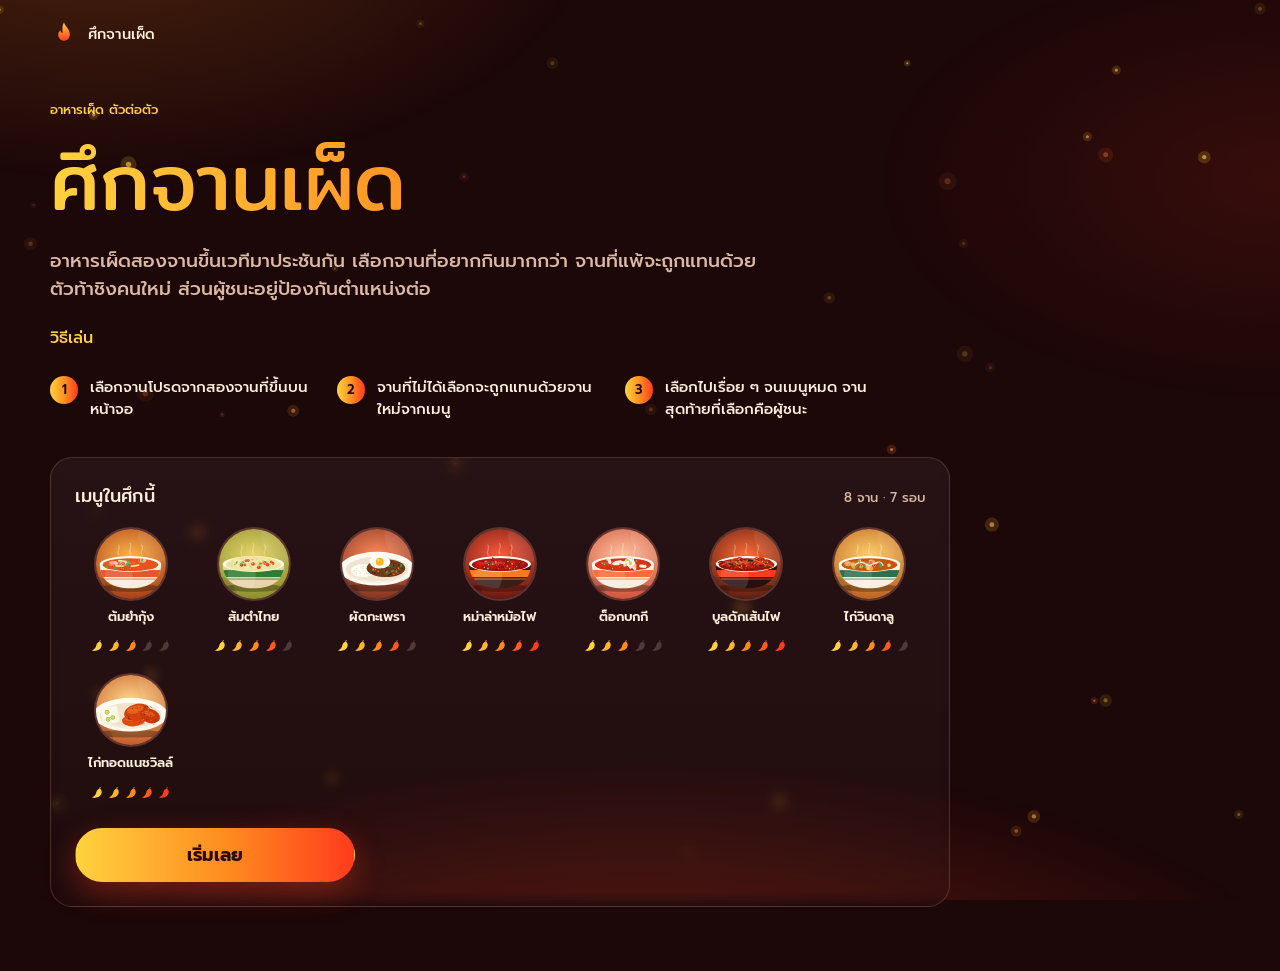
==== commit 096562dd: "Add files via upload" ====
--- a/index.html
+++ b/index.html
@@ -34,6 +34,16 @@
         <ol class="steps" id="howTo"></ol>
       </div>
 
+      <section class="panel board" id="board" aria-labelledby="boardTitle" hidden>
+        <div class="panel-head">
+          <h2 id="boardTitle">ตอนนี้ทุกคนชอบจานไหนที่สุด</h2>
+          <span class="count" id="boardCount"></span>
+        </div>
+        <p class="top-line" id="boardTop"></p>
+        <ol class="bars" id="boardBars"></ol>
+        <p class="note" id="boardNote"></p>
+      </section>
+
       <section class="panel start-panel" aria-labelledby="shelfTitle">
         <div class="panel-head">
           <h2 id="shelfTitle">เมนูในศึกนี้</h2>
@@ -42,8 +52,7 @@
         <ul class="shelf" id="shelf" aria-busy="true">
           <li class="sk" aria-hidden="true"><i></i><b></b></li><li class="sk" aria-hidden="true"><i></i><b></b></li><li class="sk" aria-hidden="true"><i></i><b></b></li><li class="sk" aria-hidden="true"><i></i><b></b></li><li class="sk" aria-hidden="true"><i></i><b></b></li><li class="sk" aria-hidden="true"><i></i><b></b></li>
         </ul>
-        <p class="games-line" id="gamesLine" hidden><span class="live-dot" aria-hidden="true"></span><span id="gamesText"></span></p>
-        <div class="start-row">
+                <div class="start-row">
           <button class="btn primary big" id="startBtn" type="button" disabled>เริ่มเลย</button>
           <p class="msg" id="startMsg" role="status">กำลังโหลดเมนู...</p>
         </div>
@@ -94,16 +103,13 @@
         <p class="save-state" id="saveState" role="status" hidden></p>
               </div>
 
-      <section class="panel stats" aria-labelledby="statsTitle">
+      <section class="panel stats" id="statsPanel" aria-labelledby="statsTitle">
         <div class="stats-head">
           <div>
-            <h3 id="statsTitle">จานที่ถูกเลือกมากสุด</h3>
+            <h3 id="statsTitle">ทุกคนชอบจานไหนที่สุด</h3>
             <p class="top-line" id="topLine"></p>
           </div>
-          <div class="seg" id="seg">
-            <button type="button" id="tabGame" aria-selected="true">เกมนี้</button>
-            <button type="button" id="tabAll" aria-selected="false">เครื่องนี้</button>
-          </div>
+          
         </div>
         <div class="state" id="statsState" role="status" hidden>
           <span id="statsStateText"></span>
--- a/css/base.css
+++ b/css/base.css
@@ -154,3 +154,5 @@
 }
 
 .how-title{font:500 1rem var(--f-body);color:var(--gold);margin:22px 0 6px}
+.badge.mine{background:rgba(111,213,138,.16);color:var(--ok);border-color:rgba(111,213,138,.4)}
+.bar-name{white-space:normal!important;overflow:visible!important;text-overflow:clip!important;overflow-wrap:anywhere}
--- a/css/player.css
+++ b/css/player.css
@@ -118,3 +118,7 @@
 .champ-name{background-image:linear-gradient(95deg,#ffd23f,#ff8a1f 25%,#ff3b1d 50%,#ff8a1f 75%,#ffd23f)}
 h1 .hot{background-image:linear-gradient(95deg,#ffd23f,#ff8a1f 25%,#ff3b1d 50%,#ff8a1f 75%,#ffd23f)}
 .btn.primary.big:not(:disabled){animation:glowPulse 2.4s ease-in-out infinite}
+
+.board{margin-top:30px;max-width:900px;animation:rise .5s both}
+.board .top-line{margin:10px 0 0}
+.board .bars{margin-top:14px}
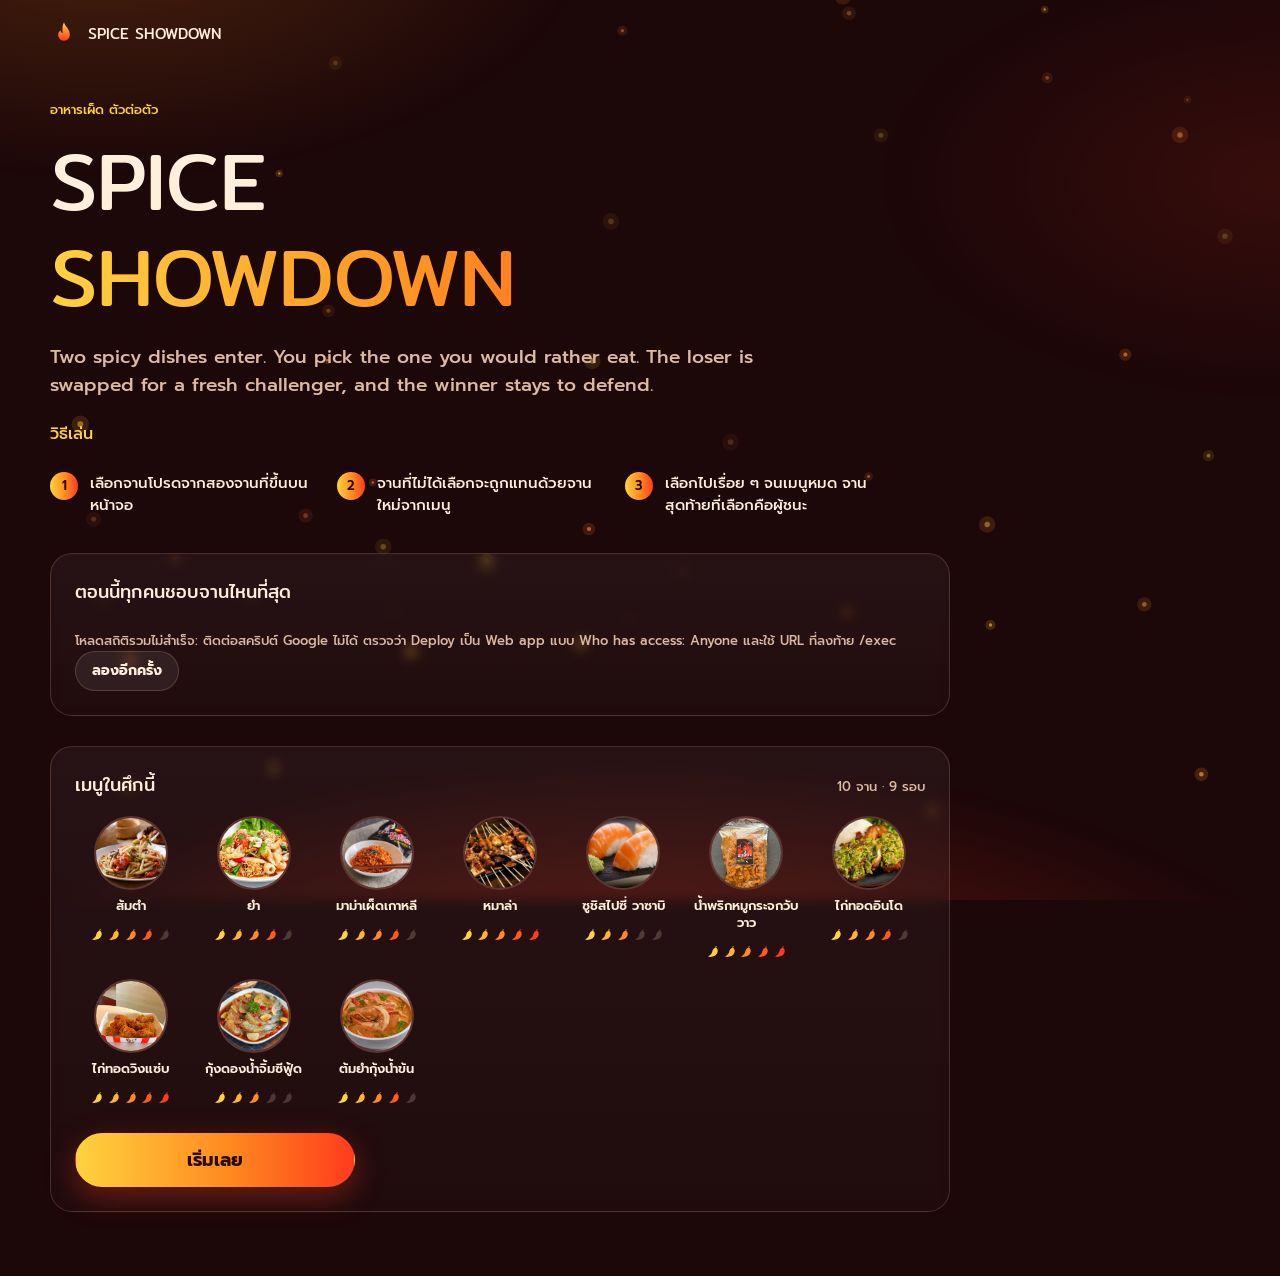
==== commit 108f6726: "Add files via upload" ====
--- a/index.html
+++ b/index.html
@@ -42,6 +42,7 @@
         <p class="top-line" id="boardTop"></p>
         <ol class="bars" id="boardBars"></ol>
         <p class="note" id="boardNote"></p>
+        <button class="btn sm" id="boardRetry" type="button" hidden>ลองอีกครั้ง</button>
       </section>
 
       <section class="panel start-panel" aria-labelledby="shelfTitle">
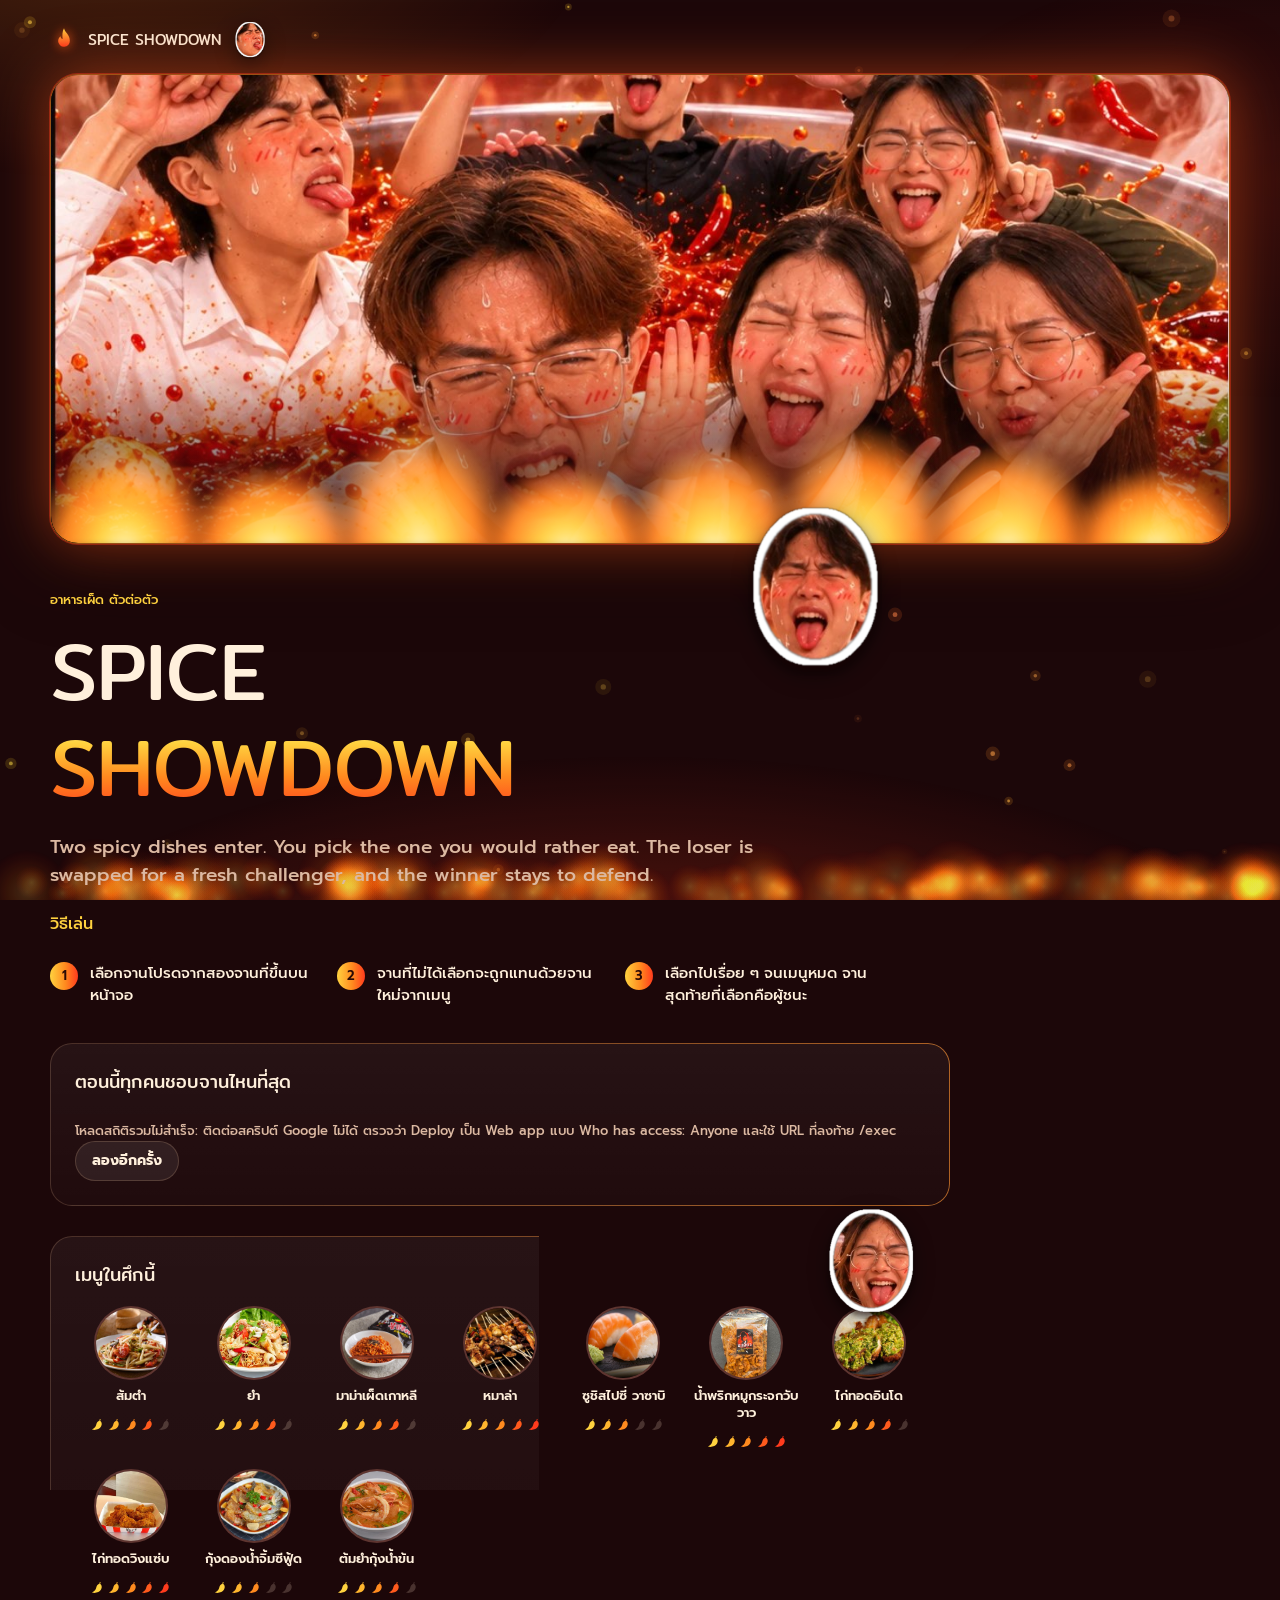
==== commit 7f41ef66: "Add files via upload" ====
--- a/index.html
+++ b/index.html
@@ -11,22 +11,30 @@
 <link rel="stylesheet" href="https://fonts.googleapis.com/css2?family=Mitr:wght@400;500&family=Prompt:wght@400;500;600;700&display=swap">
 <link rel="stylesheet" href="css/base.css">
 <link rel="stylesheet" href="css/player.css">
+<link rel="stylesheet" href="css/fire.css">
 </head>
 <body class="player">
 <div class="glow" aria-hidden="true"></div>
 <canvas id="amb" aria-hidden="true"></canvas>
+<canvas id="fire" aria-hidden="true"></canvas>
 
 <div class="app">
   <header class="brand-bar">
     <svg class="logo" viewBox="0 0 24 24" aria-hidden="true"><defs><linearGradient id="lf" x1="0" y1="1" x2="0" y2="0"><stop offset="0" stop-color="#ff3b1d"/><stop offset="1" stop-color="#ffd23f"/></linearGradient></defs><path fill="url(#lf)" d="M12 2c.8 3.6 5 5.6 5 10.6A5 5 0 0 1 7 13c0-1.9.9-3.3 2-4.3.2 1.5.9 2.3 1.9 2.4C10.5 8 10.4 4.8 12 2z"/></svg>
     <span class="brand-name" id="brandName">ศึกจานเผ็ด</span>
+    <img class="stk s-brand" src="images/stickers/ton.png" alt="" draggable="false">
     <span class="pill warn" id="draftPill" hidden>ตัวอย่างฉบับร่าง</span>
   </header>
 
   <main>
     <!-- START -->
     <section id="scene-start" class="scene">
+      <figure class="cover" aria-hidden="false">
+        <img src="images/cover.jpg" alt="เพื่อนทั้งหกคนเผ็ดจนน้ำตาซึมในหม้อไฟหม่าล่า" fetchpriority="high">
+        <div class="cover-fire" aria-hidden="true"><i></i><i></i><i></i><i></i><i></i><i></i><i></i><i></i></div>
+      </figure>
       <div class="hero">
+        <img class="stk s-hero-a" src="images/stickers/nuea.png" alt="" draggable="false">
         <p class="kicker">อาหารเผ็ด ตัวต่อตัว</p>
         <h1 id="title">ศึก<span class="hot">จานเผ็ด</span></h1>
         <p class="lede" id="tagline"></p>
@@ -50,6 +58,7 @@
           <h2 id="shelfTitle">เมนูในศึกนี้</h2>
           <span class="count" id="menuCount"></span>
         </div>
+        <img class="stk s-shelf" src="images/stickers/mai.png" alt="" draggable="false">
         <ul class="shelf" id="shelf" aria-busy="true">
           <li class="sk" aria-hidden="true"><i></i><b></b></li><li class="sk" aria-hidden="true"><i></i><b></b></li><li class="sk" aria-hidden="true"><i></i><b></b></li><li class="sk" aria-hidden="true"><i></i><b></b></li><li class="sk" aria-hidden="true"><i></i><b></b></li><li class="sk" aria-hidden="true"><i></i><b></b></li>
         </ul>
@@ -77,7 +86,7 @@
             <span class="info"><span class="name"></span><span class="row"><span class="heat-slot"></span><kbd>&larr;</kbd></span></span>
           </button>
         </div>
-        <div class="vs" aria-hidden="true">VS</div>
+        <div class="vs" aria-hidden="true">VS<img class="stk s-vs-a" src="images/stickers/ton.png" alt=""><img class="stk s-vs-b" src="images/stickers/fon.png" alt=""></div>
         <div class="slot r">
           <button class="duel-card" id="cardR" type="button">
             <span class="pic"><span class="role"></span><img alt="" draggable="false"></span>
@@ -94,6 +103,8 @@
       <div class="verdict">
         <p class="kicker">จานที่คุณเลือกเป็นอันดับหนึ่ง</p>
         <div class="champ-wrap">
+          <img class="stk s-champ-a" src="images/stickers/first.png" alt="" draggable="false">
+          <img class="stk s-champ-b" src="images/stickers/ploy.png" alt="" draggable="false">
           <svg class="crown" viewBox="0 0 32 24" aria-hidden="true"><defs><linearGradient id="cg" x1="0" y1="0" x2="0" y2="1"><stop offset="0" stop-color="#ffe27a"/><stop offset="1" stop-color="#ff8a1f"/></linearGradient></defs><path d="M2 20 5 6l7 6 4-9 4 9 7-6 3 14z" fill="url(#cg)"/><rect x="2" y="20" width="28" height="3" rx="1.5" fill="#ff8a1f"/></svg>
           <div class="ring"></div>
           <img class="champ-img" id="champImg" alt="">
@@ -128,6 +139,7 @@
       </section>
 
       <div class="actions">
+        <img class="stk s-actions" src="images/stickers/nuea.png" alt="" draggable="false">
         <button class="btn primary" id="again" type="button">เล่นอีกรอบ</button>
         <button class="btn" id="home" type="button">กลับหน้าแรก</button>
       </div>
@@ -142,6 +154,7 @@
 <script src="js/common.js"></script>
 <script src="js/stats.js"></script>
 <script src="js/effects.js"></script>
+<script src="js/fire.js"></script>
 <script src="js/player.js"></script>
 </body>
 </html>
--- a/css/fire.css
+++ b/css/fire.css
@@ -0,0 +1,69 @@
+/* Spice Showdown: flames, cover and face stickers. Player only. */
+#fire{position:fixed;left:0;bottom:0;width:100%;height:46vh;z-index:0;pointer-events:none;
+  -webkit-mask-image:linear-gradient(0deg,#000 35%,transparent);mask-image:linear-gradient(0deg,#000 35%,transparent);opacity:.9}
+
+/* cover */
+.cover{position:relative;margin:8px 0 0;border-radius:28px;overflow:hidden;border:1px solid rgba(255,138,31,.55);
+  box-shadow:0 0 0 1px rgba(255,59,29,.4),0 0 60px rgba(255,90,29,.55),0 24px 70px rgba(0,0,0,.55);
+  animation:coverGlow 2.4s ease-in-out infinite alternate}
+.cover>img:first-child{width:100%;height:auto;max-height:52vh;object-fit:cover;object-position:50% 30%;animation:coverShake 4s ease-in-out infinite;transform-origin:50% 60%}
+.cover::after{content:"";position:absolute;inset:0;pointer-events:none;
+  background:linear-gradient(0deg,rgba(28,7,9,.92),rgba(28,7,9,0) 38%),radial-gradient(120% 70% at 50% 120%,rgba(255,59,29,.5),transparent 60%)}
+@keyframes coverGlow{from{box-shadow:0 0 0 1px rgba(255,59,29,.4),0 0 40px rgba(255,90,29,.4),0 24px 70px rgba(0,0,0,.55)}to{box-shadow:0 0 0 1px rgba(255,138,31,.7),0 0 90px rgba(255,120,29,.75),0 24px 70px rgba(0,0,0,.55)}}
+@keyframes coverShake{0%,100%{transform:scale(1.03) translate(0,0)}25%{transform:scale(1.045) translate(-3px,1px)}50%{transform:scale(1.04) translate(2px,-2px)}75%{transform:scale(1.05) translate(-1px,2px)}}
+.cover-fire{position:absolute;left:0;right:0;bottom:-6px;height:42%;z-index:2;display:flex;justify-content:space-around;align-items:flex-end;pointer-events:none;mix-blend-mode:screen}
+.cover-fire i{flex:1;height:100%;margin:0 -2%;border-radius:50% 50% 12% 12%/70% 70% 8% 8%;transform-origin:50% 100%;
+  background:radial-gradient(60% 70% at 50% 100%,#fff3b0 0,#ffd23f 22%,#ff7a1a 52%,rgba(255,59,29,0) 78%);
+  filter:blur(5px);animation:lick 1.1s ease-in-out infinite alternate}
+.cover-fire i:nth-child(2n){animation-duration:.8s;animation-delay:-.3s;height:78%}
+.cover-fire i:nth-child(3n){animation-duration:1.4s;animation-delay:-.7s;height:118%}
+.cover-fire i:nth-child(5n){animation-duration:.65s;animation-delay:-.2s}
+@keyframes lick{0%{transform:scale(.8,.72) skewX(-6deg);opacity:.7}50%{transform:scale(1,1.05) skewX(5deg);opacity:1}100%{transform:scale(.88,1.25) skewX(-4deg);opacity:.8}}
+
+/* flaming title */
+h1 .hot{background:linear-gradient(0deg,#ff3b1d,#ff8a1f 40%,#ffd23f 75%,#fff3b0);-webkit-background-clip:text;background-clip:text;
+  animation:flameText 1.3s ease-in-out infinite alternate;position:relative}
+@keyframes flameText{
+  0%{filter:drop-shadow(0 0 6px rgba(255,90,29,.9)) drop-shadow(0 -4px 14px rgba(255,59,29,.7));transform:translateY(0) skewX(0)}
+  50%{filter:drop-shadow(0 -2px 12px rgba(255,138,31,1)) drop-shadow(0 -10px 26px rgba(255,59,29,.8));transform:translateY(-1px) skewX(-.6deg)}
+  100%{filter:drop-shadow(0 0 8px rgba(255,210,63,.9)) drop-shadow(0 -6px 20px rgba(255,90,29,.8));transform:translateY(0) skewX(.5deg)}}
+.logo{animation:logoFlick .9s ease-in-out infinite alternate;transform-origin:50% 100%;filter:drop-shadow(0 0 6px rgba(255,90,29,.9))}
+@keyframes logoFlick{from{transform:scale(1,.94) rotate(-3deg)}to{transform:scale(.96,1.08) rotate(3deg)}}
+.vs{animation:throb 1.8s ease-in-out infinite,vsFire 1.1s ease-in-out infinite alternate}
+@keyframes vsFire{from{box-shadow:0 0 0 6px rgba(255,59,29,.18),0 0 30px rgba(255,59,29,.5),0 -8px 40px rgba(255,138,31,.4)}to{box-shadow:0 0 0 10px rgba(255,138,31,.22),0 0 60px rgba(255,90,29,.85),0 -16px 60px rgba(255,210,63,.55)}}
+.mercury{animation:merc 1.2s linear infinite;background-size:200% 100%}
+@keyframes merc{to{background-position:-200% 0}}
+.panel{position:relative}
+.panel::before{content:"";position:absolute;inset:-1px;border-radius:inherit;pointer-events:none;padding:1px;
+  background:linear-gradient(90deg,transparent,rgba(255,138,31,.7),transparent) 0 0/250% 100%;
+  -webkit-mask:linear-gradient(#000 0 0) content-box,linear-gradient(#000 0 0);-webkit-mask-composite:xor;mask-composite:exclude;animation:edge 3.5s linear infinite}
+@keyframes edge{to{background-position:-250% 0}}
+
+/* stickers */
+.stk{position:absolute;z-index:4;width:clamp(64px,11vw,128px);height:auto;cursor:pointer;user-select:none;-webkit-user-drag:none;
+  --r:0deg;transform:rotate(var(--r));animation:stkFloat 4.2s ease-in-out infinite;transition:filter .2s;
+  filter:drop-shadow(0 6px 10px rgba(0,0,0,.45))}
+.stk:hover{filter:drop-shadow(0 0 14px rgba(255,138,31,.9))}
+.stk.pop{animation:stkPop .6s cubic-bezier(.2,1.6,.4,1)}
+@keyframes stkFloat{0%,100%{transform:translateY(0) rotate(var(--r))}50%{transform:translateY(-9px) rotate(calc(var(--r) + 4deg))}}
+@keyframes stkPop{0%{transform:scale(1) rotate(var(--r))}40%{transform:scale(1.35) rotate(calc(var(--r) - 14deg))}100%{transform:scale(1) rotate(var(--r))}}
+.hero,.start-panel,.champ-wrap,.actions,.brand-bar,.vs{position:relative}
+.vs .stk{width:clamp(50px,7vw,84px)}
+.s-hero-a{right:0;top:-46px;--r:8deg;width:clamp(74px,13vw,150px)}
+.s-shelf{right:clamp(8px,3vw,28px);top:-34px;--r:-8deg;width:clamp(60px,9vw,100px);animation-delay:-2s}
+.s-vs-a{left:-70%;top:-70%;--r:-14deg}
+.s-vs-b{right:-70%;bottom:-75%;--r:12deg;animation-delay:-1.4s}
+.s-champ-a{left:-62%;top:20%;--r:-12deg}
+.s-champ-b{right:-62%;top:10%;--r:12deg;animation-delay:-2.2s}
+.champ-wrap{display:inline-block}
+.s-actions{right:0;top:-72px;--r:6deg;width:clamp(60px,9vw,96px)}
+.s-brand{position:relative;width:34px;--r:-6deg;animation-duration:2.4s;margin-left:2px}
+@media (max-width:600px){
+  .s-vs-a,.s-vs-b{display:none}
+  .s-champ-a{left:-40%}.s-champ-b{right:-40%}
+  .s-shelf{top:-26px}
+}
+@media (prefers-reduced-motion:reduce){
+  .cover,.cover>img:first-child,.cover-fire i,h1 .hot,.logo,.vs,.mercury,.panel::before,.stk{animation:none!important}
+  #fire{display:none}
+}
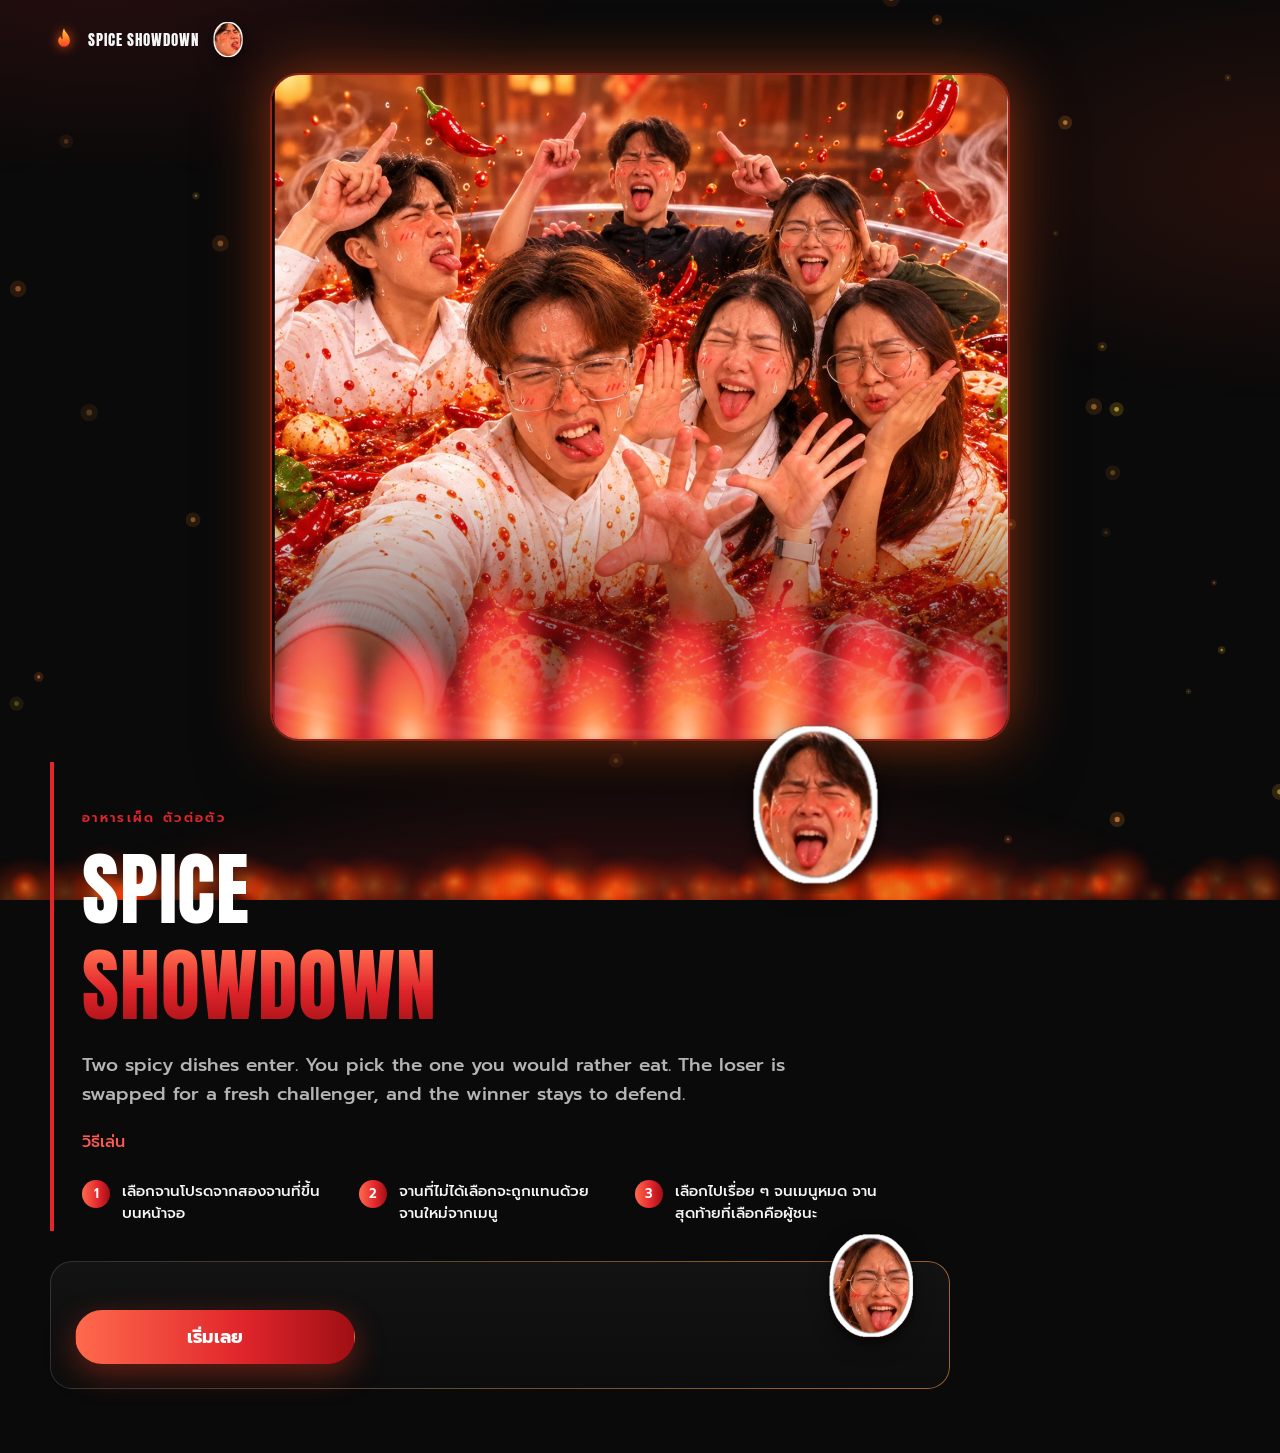
==== commit a64ea8fb: "Add files via upload" ====
--- a/index.html
+++ b/index.html
@@ -3,12 +3,12 @@
 <head>
 <meta charset="utf-8">
 <meta name="viewport" content="width=device-width,initial-scale=1,viewport-fit=cover">
-<meta name="theme-color" content="#1c0709">
+<meta name="theme-color" content="#0a0a0a">
 <title>ศึกจานเผ็ด</title>
 <link rel="icon" href="data:image/svg+xml,%3Csvg xmlns='http://www.w3.org/2000/svg' viewBox='0 0 24 24'%3E%3Cpath fill='%23ff5a1d' d='M12 2c.8 3.6 5 5.6 5 10.6A5 5 0 0 1 7 13c0-1.9.9-3.3 2-4.3.2 1.5.9 2.3 1.9 2.4C10.5 8 10.4 4.8 12 2z'/%3E%3C/svg%3E">
 <link rel="preconnect" href="https://fonts.googleapis.com">
 <link rel="preconnect" href="https://fonts.gstatic.com" crossorigin>
-<link rel="stylesheet" href="https://fonts.googleapis.com/css2?family=Mitr:wght@400;500&family=Prompt:wght@400;500;600;700&display=swap">
+<link rel="stylesheet" href="https://fonts.googleapis.com/css2?family=Anton&family=Mitr:wght@400;500&family=Prompt:wght@400;500;600;700&display=swap">
 <link rel="stylesheet" href="css/base.css">
 <link rel="stylesheet" href="css/player.css">
 <link rel="stylesheet" href="css/fire.css">
@@ -42,26 +42,9 @@
         <ol class="steps" id="howTo"></ol>
       </div>
 
-      <section class="panel board" id="board" aria-labelledby="boardTitle" hidden>
-        <div class="panel-head">
-          <h2 id="boardTitle">ตอนนี้ทุกคนชอบจานไหนที่สุด</h2>
-          <span class="count" id="boardCount"></span>
-        </div>
-        <p class="top-line" id="boardTop"></p>
-        <ol class="bars" id="boardBars"></ol>
-        <p class="note" id="boardNote"></p>
-        <button class="btn sm" id="boardRetry" type="button" hidden>ลองอีกครั้ง</button>
-      </section>
-
-      <section class="panel start-panel" aria-labelledby="shelfTitle">
-        <div class="panel-head">
-          <h2 id="shelfTitle">เมนูในศึกนี้</h2>
-          <span class="count" id="menuCount"></span>
-        </div>
+      <section class="panel start-panel">
         <img class="stk s-shelf" src="images/stickers/mai.png" alt="" draggable="false">
-        <ul class="shelf" id="shelf" aria-busy="true">
-          <li class="sk" aria-hidden="true"><i></i><b></b></li><li class="sk" aria-hidden="true"><i></i><b></b></li><li class="sk" aria-hidden="true"><i></i><b></b></li><li class="sk" aria-hidden="true"><i></i><b></b></li><li class="sk" aria-hidden="true"><i></i><b></b></li><li class="sk" aria-hidden="true"><i></i><b></b></li>
-        </ul>
+        <ul class="shelf" id="shelf" hidden aria-hidden="true"></ul>
                 <div class="start-row">
           <button class="btn primary big" id="startBtn" type="button" disabled>เริ่มเลย</button>
           <p class="msg" id="startMsg" role="status">กำลังโหลดเมนู...</p>
--- a/css/base.css
+++ b/css/base.css
@@ -3,18 +3,18 @@
    used for progress, bars and focus. */
 :root{
   color-scheme:dark;
-  --ink:#1c0709;
-  --ink-2:#2a0d10;
-  --ink-3:#3b1417;
-  --cream:#fff0dc;
-  --cream-dim:#dcb9a2;
-  --chili:#ff3b1d;
-  --flame:#ff8a1f;
-  --gold:#ffd23f;
+  --ink:#0a0a0a;
+  --ink-2:#121212;
+  --ink-3:#1b1b1b;
+  --cream:#f6f6f6;
+  --cream-dim:#b4b4b4;
+  --chili:#e0252b;
+  --flame:#ff4a3d;
+  --gold:#ff5a52;
   --ok:#6fd58a;
-  --line:rgba(255,206,160,.18);
-  --heat:linear-gradient(90deg,#ffd23f,#ff8a1f 55%,#ff3b1d);
-  --f-display:'Mitr','Bowlby One',system-ui,sans-serif;
+  --line:rgba(255,255,255,.14);
+  --heat:linear-gradient(90deg,#ff6a4d,#e0252b 60%,#9f0f14);
+  --f-display:'Anton','Mitr',Impact,system-ui,sans-serif;
   --f-body:'Prompt','Figtree',system-ui,-apple-system,'Segoe UI','Noto Sans Thai',sans-serif;
   --f-mono:'Prompt','Noto Sans Thai',system-ui,sans-serif;
 }
@@ -38,8 +38,8 @@
 .glow{
   position:fixed;inset:0;z-index:0;pointer-events:none;
   background:
-    radial-gradient(90% 55% at 50% 118%,rgba(255,59,29,.38),transparent 62%),
-    radial-gradient(55% 40% at 8% -8%,rgba(255,138,31,.2),transparent 70%),
+    radial-gradient(90% 55% at 50% 118%,rgba(224,37,43,.4),transparent 62%),
+    radial-gradient(55% 40% at 8% -8%,rgba(224,37,43,.16),transparent 70%),
     radial-gradient(45% 35% at 100% 20%,rgba(255,59,29,.12),transparent 70%);
 }
 #amb,#fx{position:fixed;inset:0;width:100%;height:100%;pointer-events:none}
--- a/css/fire.css
+++ b/css/fire.css
@@ -3,17 +3,17 @@
   -webkit-mask-image:linear-gradient(0deg,#000 35%,transparent);mask-image:linear-gradient(0deg,#000 35%,transparent);opacity:.9}
 
 /* cover */
-.cover{position:relative;margin:8px 0 0;border-radius:28px;overflow:hidden;border:1px solid rgba(255,138,31,.55);
+.cover{position:relative;margin:8px auto 0;width:min(100%,calc(74vh*1.108));border-radius:28px;overflow:hidden;border:1px solid rgba(255,138,31,.55);
   box-shadow:0 0 0 1px rgba(255,59,29,.4),0 0 60px rgba(255,90,29,.55),0 24px 70px rgba(0,0,0,.55);
   animation:coverGlow 2.4s ease-in-out infinite alternate}
-.cover>img:first-child{width:100%;height:auto;max-height:52vh;object-fit:cover;object-position:50% 30%;animation:coverShake 4s ease-in-out infinite;transform-origin:50% 60%}
+.cover>img:first-child{display:block;width:100%;height:auto;aspect-ratio:1356/1224;object-fit:cover;animation:coverShake 4s ease-in-out infinite;transform-origin:50% 60%}
 .cover::after{content:"";position:absolute;inset:0;pointer-events:none;
   background:linear-gradient(0deg,rgba(28,7,9,.92),rgba(28,7,9,0) 38%),radial-gradient(120% 70% at 50% 120%,rgba(255,59,29,.5),transparent 60%)}
 @keyframes coverGlow{from{box-shadow:0 0 0 1px rgba(255,59,29,.4),0 0 40px rgba(255,90,29,.4),0 24px 70px rgba(0,0,0,.55)}to{box-shadow:0 0 0 1px rgba(255,138,31,.7),0 0 90px rgba(255,120,29,.75),0 24px 70px rgba(0,0,0,.55)}}
-@keyframes coverShake{0%,100%{transform:scale(1.03) translate(0,0)}25%{transform:scale(1.045) translate(-3px,1px)}50%{transform:scale(1.04) translate(2px,-2px)}75%{transform:scale(1.05) translate(-1px,2px)}}
+@keyframes coverShake{0%,100%{transform:scale(1) translate(0,0)}25%{transform:scale(1.012) translate(-2px,1px)}50%{transform:scale(1.01) translate(1px,-1px)}75%{transform:scale(1.015) translate(-1px,1px)}}
 .cover-fire{position:absolute;left:0;right:0;bottom:-6px;height:42%;z-index:2;display:flex;justify-content:space-around;align-items:flex-end;pointer-events:none;mix-blend-mode:screen}
 .cover-fire i{flex:1;height:100%;margin:0 -2%;border-radius:50% 50% 12% 12%/70% 70% 8% 8%;transform-origin:50% 100%;
-  background:radial-gradient(60% 70% at 50% 100%,#fff3b0 0,#ffd23f 22%,#ff7a1a 52%,rgba(255,59,29,0) 78%);
+  background:radial-gradient(60% 70% at 50% 100%,#ffd9b0 0,#ff7a3c 24%,#e0252b 55%,rgba(224,37,43,0) 78%);
   filter:blur(5px);animation:lick 1.1s ease-in-out infinite alternate}
 .cover-fire i:nth-child(2n){animation-duration:.8s;animation-delay:-.3s;height:78%}
 .cover-fire i:nth-child(3n){animation-duration:1.4s;animation-delay:-.7s;height:118%}
@@ -21,7 +21,7 @@
 @keyframes lick{0%{transform:scale(.8,.72) skewX(-6deg);opacity:.7}50%{transform:scale(1,1.05) skewX(5deg);opacity:1}100%{transform:scale(.88,1.25) skewX(-4deg);opacity:.8}}
 
 /* flaming title */
-h1 .hot{background:linear-gradient(0deg,#ff3b1d,#ff8a1f 40%,#ffd23f 75%,#fff3b0);-webkit-background-clip:text;background-clip:text;
+h1 .hot{background:linear-gradient(0deg,#9f0f14,#e0252b 45%,#ff6a4d 85%,#ffb199);-webkit-background-clip:text;background-clip:text;
   animation:flameText 1.3s ease-in-out infinite alternate;position:relative}
 @keyframes flameText{
   0%{filter:drop-shadow(0 0 6px rgba(255,90,29,.9)) drop-shadow(0 -4px 14px rgba(255,59,29,.7));transform:translateY(0) skewX(0)}
@@ -67,3 +67,17 @@
   .cover,.cover>img:first-child,.cover-fire i,h1 .hot,.logo,.vs,.mercury,.panel::before,.stk{animation:none!important}
   #fire{display:none}
 }
+
+/* black + red look (matches the slide deck) */
+h1{color:#fff;letter-spacing:.01em}
+.hero{border-left:4px solid var(--chili);padding-left:clamp(14px,3vw,28px);margin-top:22px}
+.kicker{color:var(--chili);letter-spacing:.18em;font-weight:600}
+.brand-name{letter-spacing:.06em}
+.panel{background:linear-gradient(180deg,rgba(255,255,255,.04),rgba(255,255,255,.015))}
+.cover{border-color:rgba(224,37,43,.7)}
+.btn.primary{color:#fff}
+.steps li::before{color:#fff}
+.ring{background:conic-gradient(from 0deg,#ff6a4d,#e0252b,#7a0b0f,#ff6a4d);box-shadow:0 0 90px rgba(224,37,43,.6)}
+.champ-name{background-image:linear-gradient(95deg,#fff,#ff6a4d 25%,#e0252b 50%,#ff6a4d 75%,#fff)}
+.duel-card:hover{border-color:var(--chili);box-shadow:0 0 0 1px rgba(224,37,43,.6),0 0 46px rgba(224,37,43,.45),0 22px 54px rgba(0,0,0,.45)}
+.duel-card.win{border-color:#ff5a52;box-shadow:0 0 0 2px rgba(255,90,82,.6),0 0 70px rgba(224,37,43,.75),0 24px 60px rgba(0,0,0,.45)}
